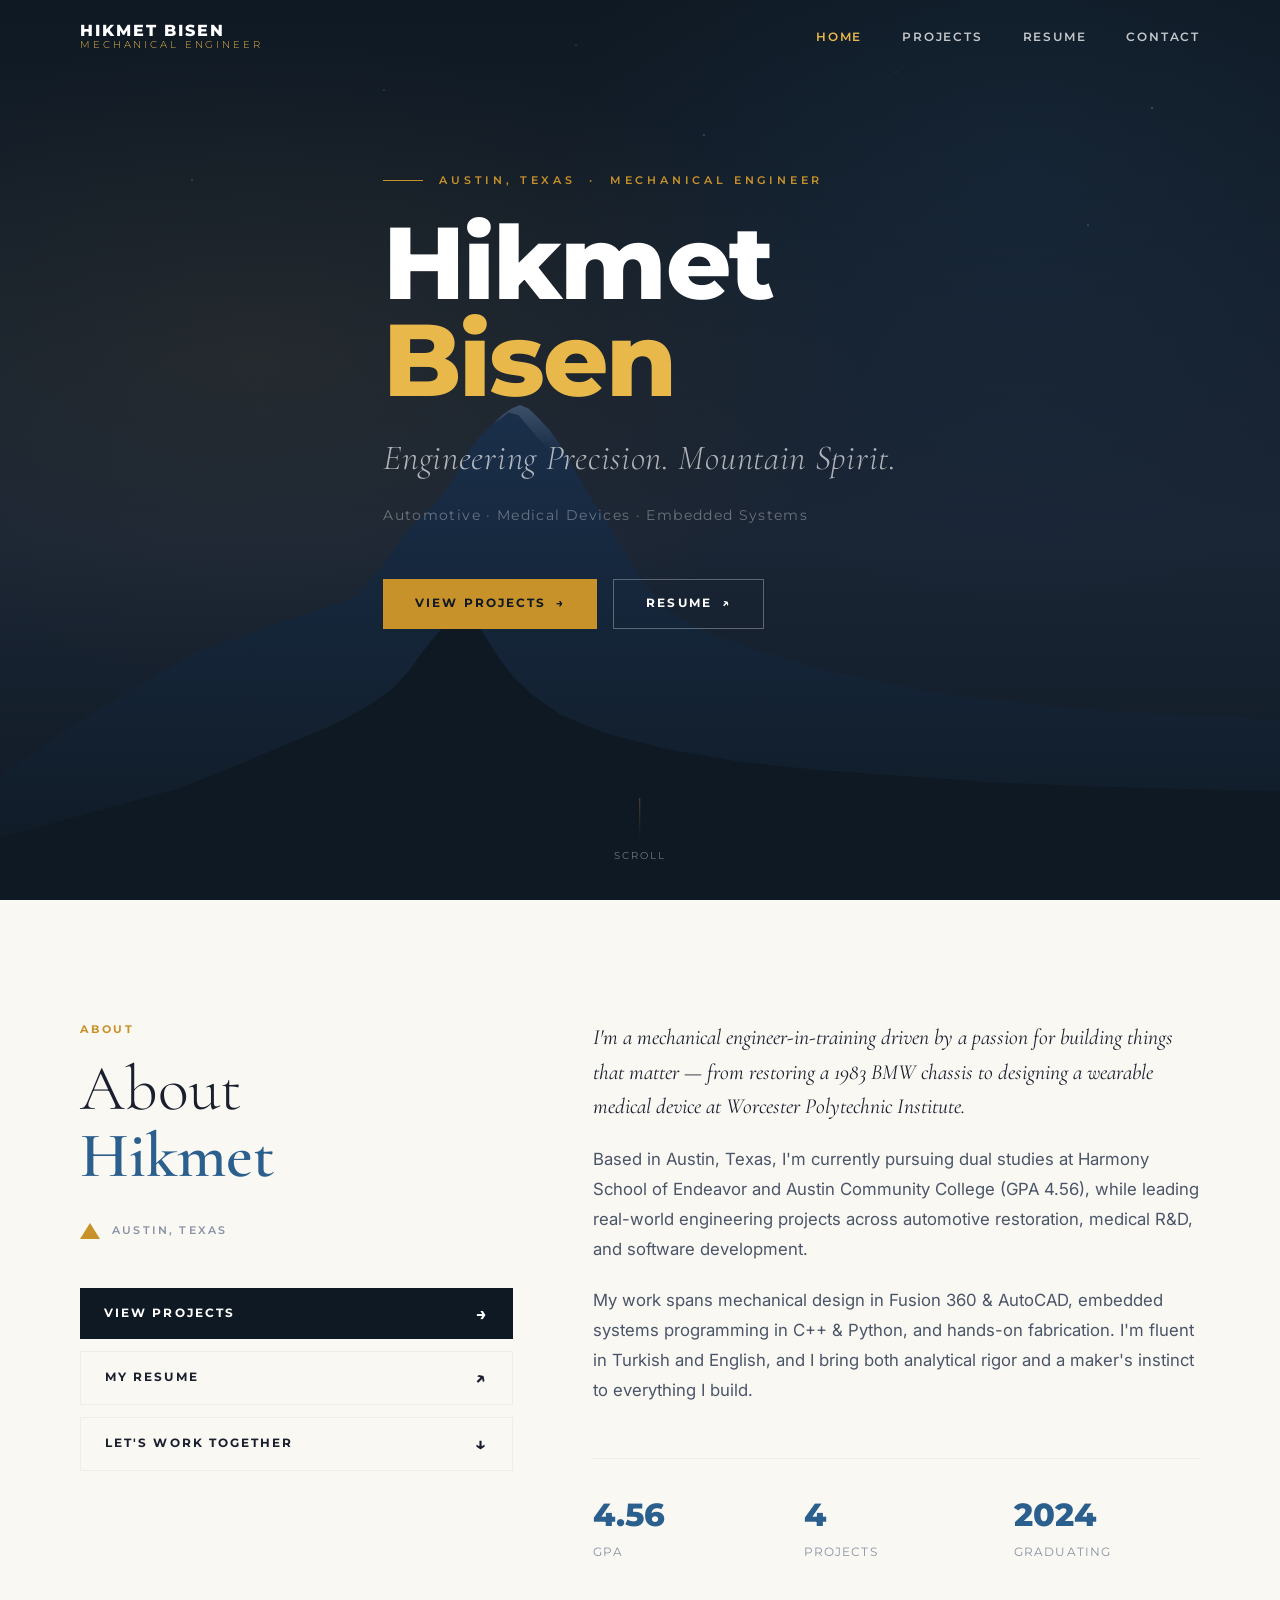
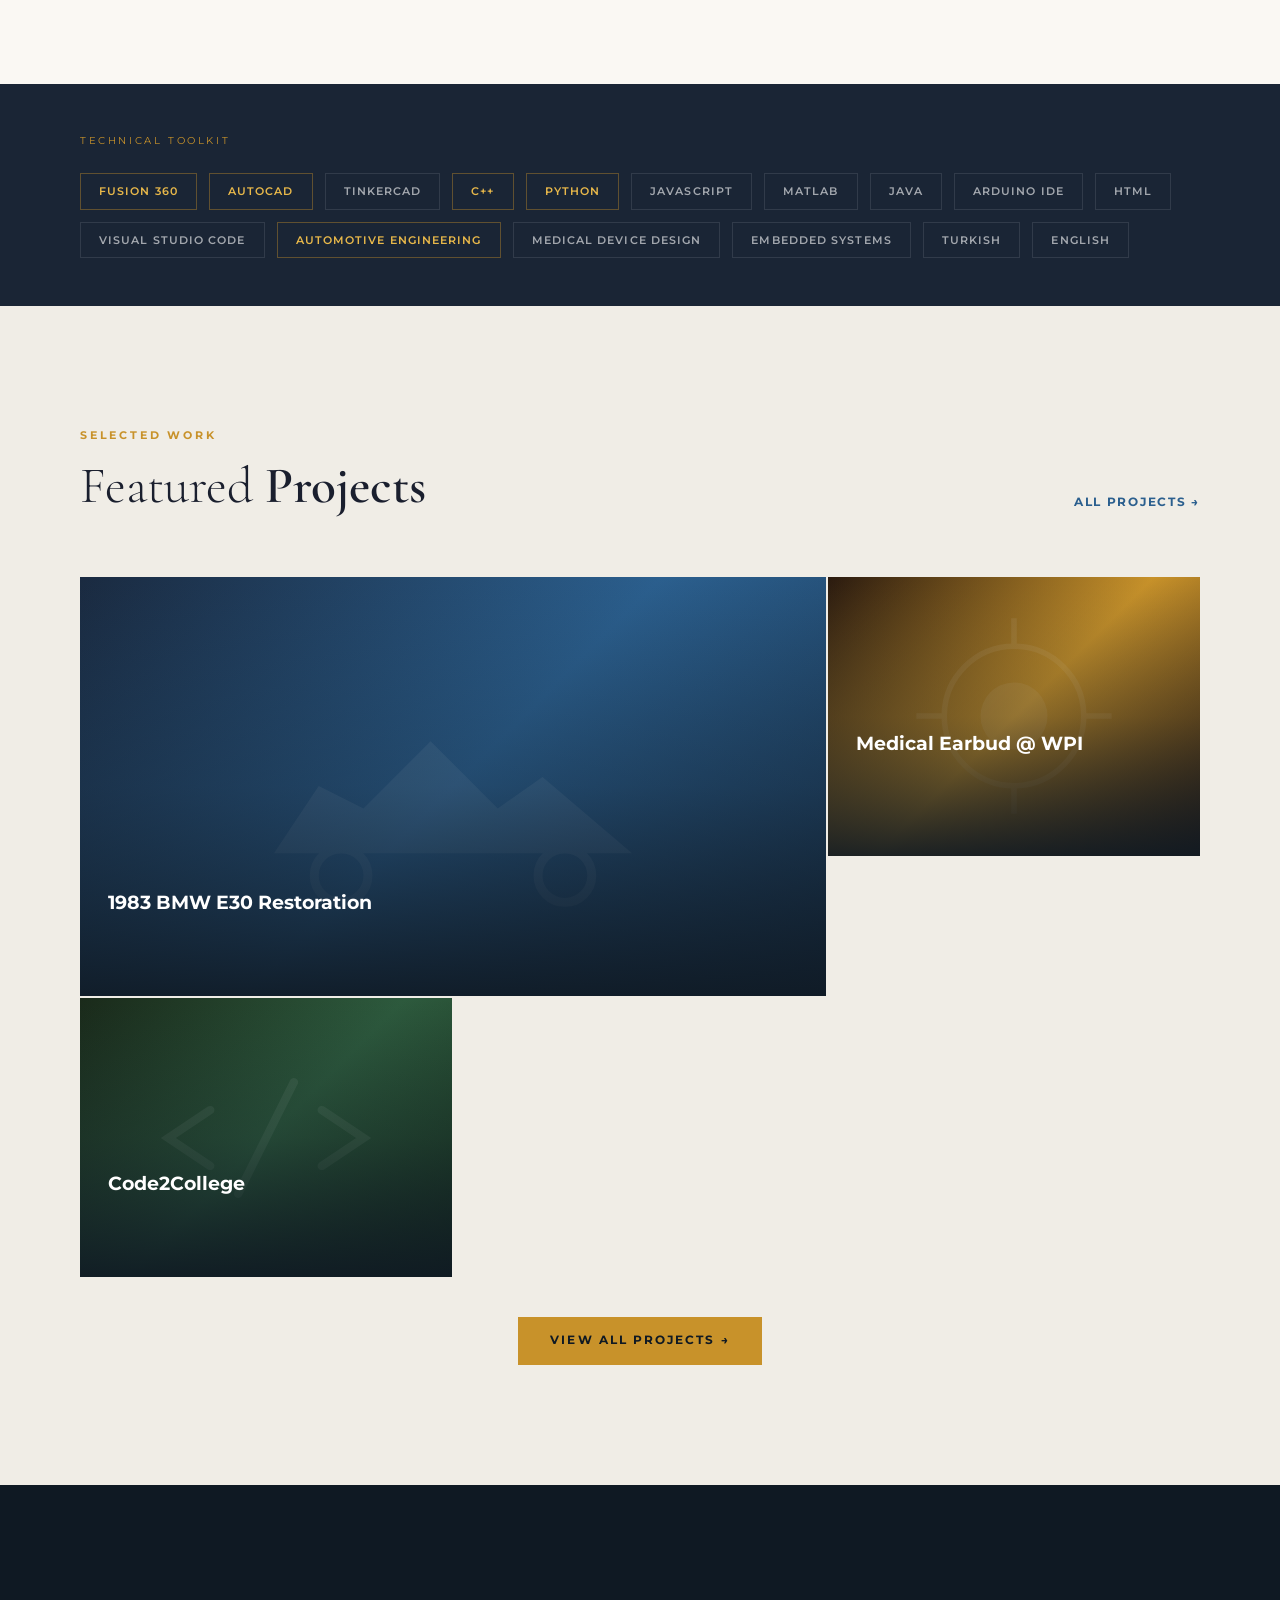
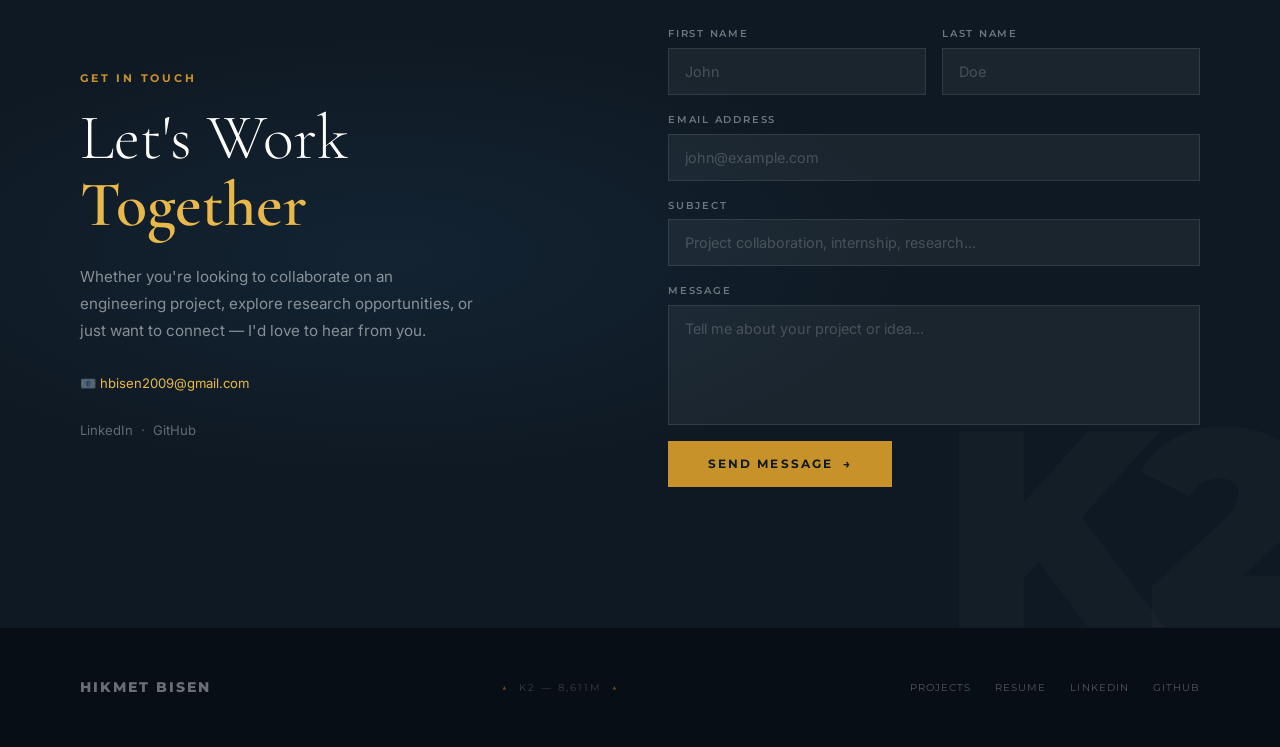
==== index.html @ fb341421 "Build complete personal portfolio for Hikmet Bisen - index.html: Hero with K2 mountain SVG silhouett" ====
<!DOCTYPE html>
<html lang="en">
<head>
  <meta charset="UTF-8">
  <meta name="viewport" content="width=device-width, initial-scale=1.0">
  <title>Hikmet Bisen — Mechanical Engineer</title>
  <meta name="description" content="Hikmet Bisen — Mechanical Engineer based in Austin, Texas. Specializing in automotive engineering, medical device R&D, and embedded systems.">
  <link rel="stylesheet" href="css/style.css">
</head>
<body>

  <!-- ── Navbar ── -->
  <nav class="navbar" id="navbar">
    <div class="nav-inner">
      <a href="index.html" class="nav-logo">
        Hikmet Bisen
        <span>Mechanical Engineer</span>
      </a>
      <ul class="nav-links">
        <li><a href="index.html" class="active">Home</a></li>
        <li><a href="projects.html">Projects</a></li>
        <li><a href="resume.html">Resume</a></li>
        <li><a href="#contact">Contact</a></li>
      </ul>
    </div>
  </nav>

  <!-- ── Hero ── -->
  <section class="hero" id="home">
    <div class="hero-bg"></div>
    <div class="hero-stars"></div>

    <!-- K2 Mountain Silhouette -->
    <div class="hero-mountain">
      <svg viewBox="0 0 1440 400" preserveAspectRatio="none" xmlns="http://www.w3.org/2000/svg">
        <defs>
          <linearGradient id="mtnGrad" x1="0%" y1="0%" x2="0%" y2="100%">
            <stop offset="0%" style="stop-color:#1A2F4A;stop-opacity:1" />
            <stop offset="100%" style="stop-color:#0F1923;stop-opacity:1" />
          </linearGradient>
          <linearGradient id="snowGrad" x1="0%" y1="0%" x2="0%" y2="100%">
            <stop offset="0%" style="stop-color:#D8E8F5;stop-opacity:0.18" />
            <stop offset="100%" style="stop-color:#D8E8F5;stop-opacity:0" />
          </linearGradient>
        </defs>
        <!-- Background range -->
        <path d="M0,400 L0,300 L80,260 L150,230 L220,200 L280,185 L340,170 L400,155 L430,130 L460,100
                 L490,80 L510,60 L525,40 L540,25 L555,15 L565,8 L575,3 L585,0 L595,3 L605,10
                 L618,20 L630,32 L645,50 L660,70 L680,92 L700,115 L720,140 L750,165
                 L800,185 L860,200 L930,215 L1000,225 L1070,235 L1140,240 L1200,245
                 L1260,248 L1320,250 L1380,252 L1440,255 L1440,400 Z"
              fill="url(#mtnGrad)" />
        <!-- Snow on K2 peak -->
        <path d="M555,15 L565,8 L575,3 L585,0 L595,3 L605,10 L618,20 L630,32 L620,38
                 L607,28 L595,18 L583,8 L572,6 L562,12 Z"
              fill="url(#snowGrad)" />
        <!-- Foreground ridge -->
        <path d="M0,400 L0,350 L100,330 L200,310 L270,290 L320,275 L370,260 L410,245
                 L440,230 L460,215 L475,200 L488,188 L500,178 L510,172 L518,168 L525,168
                 L532,172 L540,180 L550,192 L562,205 L578,220 L600,235 L630,250
                 L680,265 L750,278 L830,288 L920,295 L1020,300 L1120,305 L1220,308
                 L1320,310 L1440,312 L1440,400 Z"
              fill="#0F1923" />
      </svg>
    </div>

    <div class="hero-content">
      <div class="hero-eyebrow">Austin, Texas &nbsp;·&nbsp; Mechanical Engineer</div>
      <h1 class="hero-name">
        Hikmet<br>
        <em>Bisen</em>
      </h1>
      <p class="hero-title">Engineering Precision. Mountain Spirit.</p>
      <p class="hero-tagline">Automotive · Medical Devices · Embedded Systems</p>
      <div class="hero-ctas">
        <a href="projects.html" class="btn btn-primary">
          View Projects
          <span>→</span>
        </a>
        <a href="resume.html" class="btn btn-outline">
          Resume
          <span>↗</span>
        </a>
      </div>
    </div>

    <div class="hero-scroll">
      <div class="scroll-line"></div>
      <span>Scroll</span>
    </div>
  </section>

  <!-- ── About ── -->
  <section class="about" id="about">
    <div class="container">
      <div class="about-grid">
        <div class="about-left">
          <span class="section-label">About</span>
          <h2>About<br><strong>Hikmet</strong></h2>
          <div class="about-peak">
            <svg class="peak-icon" viewBox="0 0 20 16" xmlns="http://www.w3.org/2000/svg">
              <path d="M10 0 L20 16 H0 Z"/>
            </svg>
            Austin, Texas
          </div>
          <div class="about-ctas">
            <a href="projects.html" class="btn btn-dark">
              <span>View Projects</span>
              <span class="btn-arrow">→</span>
            </a>
            <a href="resume.html" class="btn btn-dark-outline">
              <span>My Resume</span>
              <span class="btn-arrow">↗</span>
            </a>
            <a href="#contact" class="btn btn-dark-outline">
              <span>Let's Work Together</span>
              <span class="btn-arrow">↓</span>
            </a>
          </div>
        </div>

        <div class="about-right">
          <p>
            I'm a mechanical engineer-in-training driven by a passion for building things that matter —
            from restoring a 1983 BMW chassis to designing a wearable medical device at Worcester Polytechnic Institute.
          </p>
          <p>
            Based in Austin, Texas, I'm currently pursuing dual studies at Harmony School of Endeavor and
            Austin Community College (GPA 4.56), while leading real-world engineering projects across
            automotive restoration, medical R&amp;D, and software development.
          </p>
          <p>
            My work spans mechanical design in Fusion 360 &amp; AutoCAD, embedded systems programming in C++ &amp; Python,
            and hands-on fabrication. I'm fluent in Turkish and English, and I bring both analytical rigor and
            a maker's instinct to everything I build.
          </p>

          <div class="about-stats">
            <div>
              <span class="stat-num">4.56</span>
              <span class="stat-label">GPA</span>
            </div>
            <div>
              <span class="stat-num">5+</span>
              <span class="stat-label">Projects</span>
            </div>
            <div>
              <span class="stat-num">2027</span>
              <span class="stat-label">Graduating</span>
            </div>
          </div>
        </div>
      </div>
    </div>
  </section>

  <!-- ── Skills Strip ── -->
  <div class="skills-strip">
    <div class="skills-strip-inner">
      <span class="skills-strip-label">Technical Toolkit</span>
      <div class="skills-grid">
        <span class="skill-tag highlight">Fusion 360</span>
        <span class="skill-tag highlight">AutoCAD</span>
        <span class="skill-tag">TinkerCAD</span>
        <span class="skill-tag highlight">C++</span>
        <span class="skill-tag highlight">Python</span>
        <span class="skill-tag">JavaScript</span>
        <span class="skill-tag">MATLAB</span>
        <span class="skill-tag">Java</span>
        <span class="skill-tag">Arduino IDE</span>
        <span class="skill-tag">HTML</span>
        <span class="skill-tag">Visual Studio Code</span>
        <span class="skill-tag highlight">Automotive Engineering</span>
        <span class="skill-tag">Medical Device Design</span>
        <span class="skill-tag">Embedded Systems</span>
        <span class="skill-tag">Turkish</span>
        <span class="skill-tag">English</span>
      </div>
    </div>
  </div>

  <!-- ── Featured Projects ── -->
  <section class="featured-projects">
    <div class="container">
      <div class="section-header">
        <div>
          <span class="section-label">Selected Work</span>
          <h2>Featured <strong>Projects</strong></h2>
        </div>
        <a href="projects.html" class="section-header-link">All Projects →</a>
      </div>

      <div class="projects-grid">

        <!-- Project 1: BMW E30 -->
        <div class="project-card wide">
          <div class="project-bg">
            <svg class="project-bg-icon" viewBox="0 0 100 60" xmlns="http://www.w3.org/2000/svg" fill="white">
              <path d="M10,45 L20,30 L30,35 L45,20 L60,35 L70,28 L90,45 Z" />
              <circle cx="25" cy="50" r="6" fill="none" stroke="white" stroke-width="2"/>
              <circle cx="75" cy="50" r="6" fill="none" stroke="white" stroke-width="2"/>
            </svg>
          </div>
          <div class="project-overlay"></div>
          <div class="project-tag">Mechanical</div>
          <div class="project-tooltip">
            <span class="project-number">01 / 05</span>
            <div class="project-name">1983 BMW E30 Restoration</div>
            <p class="project-desc">Full mechanical restoration of a 1983 BMW 3 Series E30 — chassis reinforcement, rust removal, and precision reassembly of key automotive systems.</p>
          </div>
        </div>

        <!-- Project 2: Medical Earbud -->
        <div class="project-card">
          <div class="project-bg">
            <svg class="project-bg-icon" viewBox="0 0 80 80" xmlns="http://www.w3.org/2000/svg" fill="white">
              <circle cx="40" cy="40" r="25" fill="none" stroke="white" stroke-width="2"/>
              <circle cx="40" cy="40" r="12" />
              <path d="M40,15 L40,5 M40,75 L40,65 M15,40 L5,40 M75,40 L65,40" stroke="white" stroke-width="2"/>
            </svg>
          </div>
          <div class="project-overlay"></div>
          <div class="project-tag">R&D</div>
          <div class="project-tooltip">
            <span class="project-number">02 / 05</span>
            <div class="project-name">Medical Earbud @ WPI</div>
            <p class="project-desc">Wearable vital-sign tracker designed at Worcester Polytechnic Institute — patent-pending medical device targeting heart rate, blood pressure &amp; respiratory data.</p>
          </div>
        </div>

        <!-- Project 3: Code2College -->
        <div class="project-card">
          <div class="project-bg">
            <svg class="project-bg-icon" viewBox="0 0 80 60" xmlns="http://www.w3.org/2000/svg" fill="white">
              <path d="M20,20 L5,30 L20,40 M60,20 L75,30 L60,40 M50,10 L30,50" stroke="white" stroke-width="3" fill="none" stroke-linecap="round"/>
            </svg>
          </div>
          <div class="project-overlay"></div>
          <div class="project-tag">Software</div>
          <div class="project-tooltip">
            <span class="project-number">03 / 05</span>
            <div class="project-name">Code2College</div>
            <p class="project-desc">9-week software development program — advanced Python projects, web programming, and professional portfolio development.</p>
          </div>
        </div>

      </div>
      <div style="text-align:center; margin-top: 40px;">
        <a href="projects.html" class="btn btn-primary">View All Projects →</a>
      </div>
    </div>
  </section>

  <!-- ── Work Together ── -->
  <section class="work-together" id="contact">
    <div class="work-together-bg"></div>
    <div class="container">
      <div class="work-together-grid">
        <div class="work-left">
          <span class="section-label">Get In Touch</span>
          <h2>Let's Work<br><strong>Together</strong></h2>
          <p>
            Whether you're looking to collaborate on an engineering project, explore research opportunities,
            or just want to connect — I'd love to hear from you.
          </p>
          <br>
          <p style="color: rgba(255,255,255,0.35); font-size: 0.82rem;">
            📧 <a href="mailto:hbisen2009@gmail.com" style="color: var(--gold-light);">hbisen2009@gmail.com</a><br><br>
            <a href="https://www.linkedin.com/in/hikmetbisen/" target="_blank" rel="noopener noreferrer" style="color: rgba(255,255,255,0.35);">LinkedIn</a>
            &nbsp;·&nbsp;
            <a href="https://github.com/Hikmet4416" target="_blank" rel="noopener noreferrer" style="color: rgba(255,255,255,0.35);">GitHub</a>
          </p>
        </div>

        <form class="contact-form" onsubmit="handleSubmit(event)">
          <div class="form-row">
            <div class="form-group">
              <label for="fname">First Name</label>
              <input type="text" id="fname" name="fname" placeholder="John" required>
            </div>
            <div class="form-group">
              <label for="lname">Last Name</label>
              <input type="text" id="lname" name="lname" placeholder="Doe" required>
            </div>
          </div>
          <div class="form-group">
            <label for="email">Email Address</label>
            <input type="email" id="email" name="email" placeholder="john@example.com" required>
          </div>
          <div class="form-group">
            <label for="subject">Subject</label>
            <input type="text" id="subject" name="subject" placeholder="Project collaboration, internship, research...">
          </div>
          <div class="form-group">
            <label for="message">Message</label>
            <textarea id="message" name="message" placeholder="Tell me about your project or idea..." required></textarea>
          </div>
          <button type="submit" class="btn btn-submit btn-primary">
            Send Message
            <span>→</span>
          </button>
        </form>
      </div>
    </div>
  </section>

  <!-- ── Footer ── -->
  <footer>
    <div class="container">
      <div class="footer-inner">
        <div class="footer-logo">Hikmet Bisen</div>
        <div class="footer-peak">K2 — 8,611m</div>
        <div class="footer-links">
          <a href="projects.html">Projects</a>
          <a href="resume.html">Resume</a>
          <a href="https://www.linkedin.com/in/hikmetbisen/" target="_blank" rel="noopener noreferrer">LinkedIn</a>
          <a href="https://github.com/Hikmet4416" target="_blank" rel="noopener noreferrer">GitHub</a>
        </div>
      </div>
    </div>
  </footer>

  <script src="js/main.js"></script>
</body>
</html>
---- css/style.css ----
/* =========================================
   HIKMET BISEN — PORTFOLIO
   Alpine Dawn Theme | K2 Inspired
   ========================================= */

@import url('https://fonts.googleapis.com/css2?family=Cormorant+Garamond:ital,wght@0,300;0,400;0,600;1,300;1,400&family=Inter:wght@300;400;500;600&family=Montserrat:wght@400;500;600;700;800&display=swap');

/* ── Variables ── */
:root {
  --gold:        #C8922A;
  --gold-light:  #E8B84A;
  --gold-pale:   #F5E6C8;
  --steel:       #2B5F8E;
  --steel-light: #4A85B8;
  --steel-pale:  #D8E8F5;
  --cream:       #FAF8F3;
  --cream-dark:  #F0EDE6;
  --dark:        #0F1923;
  --dark-mid:    #1A2535;
  --charcoal:    #2D3748;
  --text:        #1A1F2E;
  --text-mid:    #4A5568;
  --text-light:  #8892A4;
  --white:       #FFFFFF;

  --font-display: 'Cormorant Garamond', Georgia, serif;
  --font-sans:    'Inter', system-ui, sans-serif;
  --font-brand:   'Montserrat', sans-serif;

  --max-w: 1200px;
  --nav-h: 72px;
  --ease: cubic-bezier(0.4, 0, 0.2, 1);
}

/* ── Reset ── */
*, *::before, *::after { box-sizing: border-box; margin: 0; padding: 0; }
html { scroll-behavior: smooth; font-size: 16px; }
body {
  font-family: var(--font-sans);
  background: var(--cream);
  color: var(--text);
  line-height: 1.7;
  overflow-x: hidden;
}
img { display: block; max-width: 100%; }
a { color: inherit; text-decoration: none; }
ul { list-style: none; }

/* ── Utility ── */
.container {
  max-width: var(--max-w);
  margin: 0 auto;
  padding: 0 40px;
}
.section-label {
  font-family: var(--font-brand);
  font-size: 0.7rem;
  font-weight: 700;
  letter-spacing: 0.25em;
  text-transform: uppercase;
  color: var(--gold);
  display: block;
  margin-bottom: 16px;
}

/* ── Navbar ── */
.navbar {
  position: fixed;
  top: 0; left: 0; right: 0;
  height: var(--nav-h);
  z-index: 100;
  transition: background 0.4s var(--ease), box-shadow 0.4s var(--ease);
}
.navbar.scrolled {
  background: rgba(15, 25, 35, 0.96);
  backdrop-filter: blur(12px);
  box-shadow: 0 1px 0 rgba(200, 146, 42, 0.2);
}
.nav-inner {
  max-width: var(--max-w);
  margin: 0 auto;
  padding: 0 40px;
  height: 100%;
  display: flex;
  align-items: center;
  justify-content: space-between;
}
.nav-logo {
  font-family: var(--font-brand);
  font-weight: 800;
  font-size: 1rem;
  letter-spacing: 0.12em;
  text-transform: uppercase;
  color: var(--white);
  display: flex;
  flex-direction: column;
  line-height: 1.1;
}
.nav-logo span {
  font-weight: 300;
  font-size: 0.6rem;
  letter-spacing: 0.3em;
  color: var(--gold-light);
}
.nav-links {
  display: flex;
  gap: 40px;
  align-items: center;
}
.nav-links a {
  font-family: var(--font-brand);
  font-size: 0.75rem;
  font-weight: 600;
  letter-spacing: 0.15em;
  text-transform: uppercase;
  color: rgba(255,255,255,0.75);
  transition: color 0.2s;
  position: relative;
}
.nav-links a::after {
  content: '';
  position: absolute;
  bottom: -4px; left: 0; right: 0;
  height: 1px;
  background: var(--gold);
  transform: scaleX(0);
  transition: transform 0.3s var(--ease);
  transform-origin: left;
}
.nav-links a:hover { color: var(--white); }
.nav-links a:hover::after { transform: scaleX(1); }
.nav-links a.active { color: var(--gold-light); }

/* ── Hero ── */
.hero {
  position: relative;
  height: 100vh;
  min-height: 700px;
  background: var(--dark);
  display: flex;
  flex-direction: column;
  justify-content: center;
  overflow: hidden;
}
.hero-bg {
  position: absolute;
  inset: 0;
  background:
    radial-gradient(ellipse 80% 60% at 20% 40%, rgba(200, 146, 42, 0.08) 0%, transparent 60%),
    radial-gradient(ellipse 60% 80% at 80% 20%, rgba(43, 95, 142, 0.12) 0%, transparent 60%),
    linear-gradient(180deg, #0F1923 0%, #1A2535 60%, #0F1923 100%);
}
.hero-stars {
  position: absolute;
  inset: 0;
  background-image:
    radial-gradient(1px 1px at 15% 20%, rgba(255,255,255,0.4) 0%, transparent 100%),
    radial-gradient(1px 1px at 30% 10%, rgba(255,255,255,0.3) 0%, transparent 100%),
    radial-gradient(1px 1px at 55% 15%, rgba(255,255,255,0.5) 0%, transparent 100%),
    radial-gradient(1px 1px at 70% 8%, rgba(255,255,255,0.2) 0%, transparent 100%),
    radial-gradient(1px 1px at 85% 25%, rgba(255,255,255,0.4) 0%, transparent 100%),
    radial-gradient(1px 1px at 45% 5%, rgba(255,255,255,0.3) 0%, transparent 100%),
    radial-gradient(1.5px 1.5px at 90% 12%, rgba(200,146,42,0.6) 0%, transparent 100%);
}
.hero-mountain {
  position: absolute;
  bottom: 0; left: 0; right: 0;
  height: 55%;
}
.hero-mountain svg {
  width: 100%;
  height: 100%;
  display: block;
}
.hero-content {
  position: relative;
  z-index: 2;
  max-width: var(--max-w);
  margin: 0 auto;
  padding: 0 40px;
  padding-bottom: 100px;
}
.hero-eyebrow {
  font-family: var(--font-brand);
  font-size: 0.68rem;
  font-weight: 600;
  letter-spacing: 0.35em;
  text-transform: uppercase;
  color: var(--gold);
  margin-bottom: 24px;
  display: flex;
  align-items: center;
  gap: 16px;
}
.hero-eyebrow::before {
  content: '';
  display: block;
  width: 40px;
  height: 1px;
  background: var(--gold);
}
.hero-name {
  font-family: var(--font-brand);
  font-size: clamp(3.5rem, 8vw, 7rem);
  font-weight: 800;
  letter-spacing: -0.02em;
  line-height: 0.95;
  color: var(--white);
  margin-bottom: 20px;
}
.hero-name em {
  font-style: normal;
  color: var(--gold-light);
}
.hero-title {
  font-family: var(--font-display);
  font-size: clamp(1.4rem, 3vw, 2.2rem);
  font-weight: 300;
  font-style: italic;
  color: rgba(255,255,255,0.65);
  margin-bottom: 16px;
  letter-spacing: 0.02em;
}
.hero-tagline {
  font-size: 0.85rem;
  color: rgba(255,255,255,0.35);
  letter-spacing: 0.1em;
  font-family: var(--font-brand);
  font-weight: 400;
  margin-bottom: 52px;
}
.hero-ctas {
  display: flex;
  gap: 16px;
  flex-wrap: wrap;
}
.btn {
  display: inline-flex;
  align-items: center;
  gap: 10px;
  font-family: var(--font-brand);
  font-size: 0.72rem;
  font-weight: 700;
  letter-spacing: 0.18em;
  text-transform: uppercase;
  padding: 14px 32px;
  border: none;
  cursor: pointer;
  transition: all 0.3s var(--ease);
  position: relative;
  overflow: hidden;
}
.btn-primary {
  background: var(--gold);
  color: var(--dark);
}
.btn-primary:hover {
  background: var(--gold-light);
  transform: translateY(-2px);
  box-shadow: 0 8px 30px rgba(200, 146, 42, 0.35);
}
.btn-outline {
  background: transparent;
  color: var(--white);
  border: 1px solid rgba(255,255,255,0.3);
}
.btn-outline:hover {
  border-color: var(--gold);
  color: var(--gold-light);
  transform: translateY(-2px);
}
.hero-scroll {
  position: absolute;
  bottom: 36px;
  left: 50%;
  transform: translateX(-50%);
  z-index: 2;
  display: flex;
  flex-direction: column;
  align-items: center;
  gap: 10px;
  opacity: 0.4;
  font-family: var(--font-brand);
  font-size: 0.6rem;
  letter-spacing: 0.2em;
  text-transform: uppercase;
  color: var(--white);
  animation: scrollBounce 2.5s ease-in-out infinite;
}
.scroll-line {
  width: 1px;
  height: 40px;
  background: linear-gradient(to bottom, var(--gold), transparent);
}
@keyframes scrollBounce {
  0%, 100% { transform: translateX(-50%) translateY(0); opacity: 0.4; }
  50% { transform: translateX(-50%) translateY(6px); opacity: 0.7; }
}

/* ── About ── */
.about {
  padding: 120px 0;
  background: var(--cream);
}
.about-grid {
  display: grid;
  grid-template-columns: 1fr 1.4fr;
  gap: 80px;
  align-items: start;
}
.about-left h2 {
  font-family: var(--font-display);
  font-size: clamp(3rem, 5vw, 5rem);
  font-weight: 300;
  line-height: 1.05;
  color: var(--text);
  margin-bottom: 32px;
}
.about-left h2 strong {
  font-weight: 600;
  display: block;
  color: var(--steel);
}
.about-peak {
  display: flex;
  align-items: center;
  gap: 12px;
  font-family: var(--font-brand);
  font-size: 0.68rem;
  font-weight: 600;
  letter-spacing: 0.2em;
  text-transform: uppercase;
  color: var(--text-light);
  margin-bottom: 48px;
}
.peak-icon {
  width: 20px;
  height: 16px;
  fill: var(--gold);
}
.about-ctas {
  display: flex;
  flex-direction: column;
  gap: 12px;
}
.btn-dark {
  background: var(--dark);
  color: var(--white);
  justify-content: space-between;
  padding: 16px 24px;
}
.btn-dark:hover {
  background: var(--steel);
  transform: translateX(6px);
}
.btn-dark-outline {
  background: transparent;
  color: var(--text);
  border: 1px solid var(--cream-dark);
  justify-content: space-between;
  padding: 16px 24px;
}
.btn-dark-outline:hover {
  border-color: var(--steel);
  color: var(--steel);
  transform: translateX(6px);
}
.btn-arrow {
  font-size: 1.1rem;
  line-height: 1;
}
.about-right p {
  font-size: 1.05rem;
  color: var(--text-mid);
  margin-bottom: 20px;
  line-height: 1.8;
}
.about-right p:first-of-type {
  font-family: var(--font-display);
  font-size: 1.35rem;
  font-style: italic;
  color: var(--text);
  line-height: 1.6;
}
.about-stats {
  display: grid;
  grid-template-columns: repeat(3, 1fr);
  gap: 24px;
  margin-top: 52px;
  padding-top: 40px;
  border-top: 1px solid var(--cream-dark);
}
.stat-num {
  font-family: var(--font-brand);
  font-size: 2rem;
  font-weight: 800;
  color: var(--steel);
  line-height: 1;
  display: block;
  margin-bottom: 6px;
}
.stat-label {
  font-size: 0.72rem;
  font-family: var(--font-brand);
  letter-spacing: 0.1em;
  text-transform: uppercase;
  color: var(--text-light);
}

/* ── Skills strip ── */
.skills-strip {
  background: var(--dark-mid);
  padding: 48px 0;
  overflow: hidden;
}
.skills-strip-inner {
  max-width: var(--max-w);
  margin: 0 auto;
  padding: 0 40px;
}
.skills-strip-label {
  font-family: var(--font-brand);
  font-size: 0.65rem;
  letter-spacing: 0.25em;
  text-transform: uppercase;
  color: var(--gold);
  margin-bottom: 24px;
  display: block;
}
.skills-grid {
  display: flex;
  flex-wrap: wrap;
  gap: 12px;
}
.skill-tag {
  font-family: var(--font-brand);
  font-size: 0.68rem;
  font-weight: 600;
  letter-spacing: 0.1em;
  text-transform: uppercase;
  padding: 8px 18px;
  border: 1px solid rgba(255,255,255,0.1);
  color: rgba(255,255,255,0.6);
  transition: all 0.25s;
}
.skill-tag:hover {
  border-color: var(--gold);
  color: var(--gold-light);
}
.skill-tag.highlight {
  border-color: rgba(200, 146, 42, 0.4);
  color: var(--gold-light);
}

/* ── Featured Projects ── */
.featured-projects {
  padding: 120px 0;
  background: var(--cream-dark);
}
.section-header {
  display: flex;
  align-items: flex-end;
  justify-content: space-between;
  margin-bottom: 64px;
}
.section-header h2 {
  font-family: var(--font-display);
  font-size: clamp(2.5rem, 4vw, 4rem);
  font-weight: 300;
  color: var(--text);
  line-height: 1;
}
.section-header h2 strong {
  font-weight: 600;
}
.section-header-link {
  font-family: var(--font-brand);
  font-size: 0.72rem;
  font-weight: 700;
  letter-spacing: 0.15em;
  text-transform: uppercase;
  color: var(--steel);
  display: flex;
  align-items: center;
  gap: 8px;
  transition: gap 0.25s;
}
.section-header-link:hover { gap: 16px; color: var(--gold); }

/* ── Project Card ── */
.projects-grid {
  display: grid;
  grid-template-columns: repeat(3, 1fr);
  gap: 2px;
}
.project-card {
  position: relative;
  aspect-ratio: 4/3;
  overflow: hidden;
  cursor: pointer;
  background: var(--dark-mid);
}
.project-card.wide {
  grid-column: span 2;
  aspect-ratio: 16/9;
}
.project-bg {
  position: absolute;
  inset: 0;
  transition: transform 0.6s var(--ease);
}
.project-card:hover .project-bg {
  transform: scale(1.06);
}

/* Project card gradient backgrounds — placeholder until images added */
.project-card:nth-child(1) .project-bg {
  background: linear-gradient(135deg, #1A2A40 0%, #2B5F8E 50%, #1A3550 100%);
}
.project-card:nth-child(2) .project-bg {
  background: linear-gradient(135deg, #2A1A0F 0%, #C8922A 50%, #3D2510 100%);
}
.project-card:nth-child(3) .project-bg {
  background: linear-gradient(135deg, #1A2A1A 0%, #2D5A3D 50%, #1A3520 100%);
}
.project-card:nth-child(4) .project-bg {
  background: linear-gradient(135deg, #2A0F1A 0%, #8E2B5F 50%, #350D25 100%);
}
.project-card:nth-child(5) .project-bg {
  background: linear-gradient(135deg, #1A1A2A 0%, #5F2B8E 50%, #150D35 100%);
}

/* Decorative SVG in placeholder */
.project-bg-icon {
  position: absolute;
  top: 50%;
  left: 50%;
  transform: translate(-50%, -50%);
  opacity: 0.07;
  width: 60%;
}

.project-overlay {
  position: absolute;
  inset: 0;
  background: linear-gradient(to top, rgba(15,25,35,0.92) 0%, rgba(15,25,35,0.3) 50%, transparent 100%);
  transition: background 0.4s var(--ease);
}
.project-card:hover .project-overlay {
  background: linear-gradient(to top, rgba(15,25,35,0.97) 0%, rgba(15,25,35,0.6) 100%);
}

/* Tooltip */
.project-tooltip {
  position: absolute;
  inset: 0;
  display: flex;
  flex-direction: column;
  justify-content: flex-end;
  padding: 28px;
  z-index: 2;
}
.project-number {
  font-family: var(--font-brand);
  font-size: 0.6rem;
  font-weight: 700;
  letter-spacing: 0.25em;
  color: var(--gold);
  margin-bottom: 8px;
  opacity: 0;
  transform: translateY(8px);
  transition: all 0.35s var(--ease);
}
.project-card:hover .project-number {
  opacity: 1;
  transform: translateY(0);
}
.project-name {
  font-family: var(--font-brand);
  font-size: clamp(1rem, 1.5vw, 1.3rem);
  font-weight: 700;
  color: var(--white);
  line-height: 1.2;
  margin-bottom: 10px;
  transform: translateY(12px);
  transition: transform 0.35s var(--ease);
}
.project-card:hover .project-name {
  transform: translateY(0);
}
.project-desc {
  font-size: 0.78rem;
  color: rgba(255,255,255,0.55);
  line-height: 1.5;
  max-width: 360px;
  opacity: 0;
  transform: translateY(10px);
  transition: opacity 0.35s var(--ease) 0.05s, transform 0.35s var(--ease) 0.05s;
}
.project-card:hover .project-desc {
  opacity: 1;
  transform: translateY(0);
}
.project-tag {
  position: absolute;
  top: 20px;
  right: 20px;
  font-family: var(--font-brand);
  font-size: 0.58rem;
  font-weight: 700;
  letter-spacing: 0.18em;
  text-transform: uppercase;
  padding: 5px 12px;
  background: rgba(200, 146, 42, 0.15);
  border: 1px solid rgba(200, 146, 42, 0.4);
  color: var(--gold-light);
  opacity: 0;
  transform: translateY(-8px);
  transition: all 0.35s var(--ease);
}
.project-card:hover .project-tag {
  opacity: 1;
  transform: translateY(0);
}

/* ── Work Together ── */
.work-together {
  padding: 140px 0;
  background: var(--dark);
  position: relative;
  overflow: hidden;
}
.work-together::before {
  content: 'K2';
  position: absolute;
  bottom: -40px;
  right: -20px;
  font-family: var(--font-brand);
  font-size: 280px;
  font-weight: 900;
  color: rgba(255,255,255,0.02);
  letter-spacing: -0.05em;
  line-height: 1;
  pointer-events: none;
}
.work-together-bg {
  position: absolute;
  inset: 0;
  background: radial-gradient(ellipse 70% 50% at 30% 50%, rgba(43, 95, 142, 0.15) 0%, transparent 60%);
}
.work-together .container { position: relative; z-index: 1; }
.work-together-grid {
  display: grid;
  grid-template-columns: 1fr 1fr;
  gap: 80px;
  align-items: center;
}
.work-left h2 {
  font-family: var(--font-display);
  font-size: clamp(2.5rem, 5vw, 5rem);
  font-weight: 300;
  color: var(--white);
  line-height: 1.05;
  margin-bottom: 24px;
}
.work-left h2 strong {
  font-weight: 600;
  color: var(--gold-light);
}
.work-left p {
  font-size: 0.95rem;
  color: rgba(255,255,255,0.5);
  line-height: 1.8;
  max-width: 400px;
}
.contact-form {
  display: flex;
  flex-direction: column;
  gap: 16px;
}
.form-row {
  display: grid;
  grid-template-columns: 1fr 1fr;
  gap: 16px;
}
.form-group {
  display: flex;
  flex-direction: column;
  gap: 6px;
}
.form-group label {
  font-family: var(--font-brand);
  font-size: 0.62rem;
  font-weight: 600;
  letter-spacing: 0.18em;
  text-transform: uppercase;
  color: rgba(255,255,255,0.4);
}
.form-group input,
.form-group textarea,
.form-group select {
  background: rgba(255,255,255,0.05);
  border: 1px solid rgba(255,255,255,0.1);
  color: var(--white);
  padding: 14px 16px;
  font-family: var(--font-sans);
  font-size: 0.9rem;
  outline: none;
  transition: border-color 0.25s;
  resize: none;
  -webkit-appearance: none;
}
.form-group input::placeholder,
.form-group textarea::placeholder {
  color: rgba(255,255,255,0.2);
}
.form-group input:focus,
.form-group textarea:focus {
  border-color: var(--gold);
}
.form-group textarea { height: 120px; }
.btn-submit {
  background: var(--gold);
  color: var(--dark);
  align-self: flex-start;
  padding: 16px 40px;
}
.btn-submit:hover {
  background: var(--gold-light);
  transform: translateY(-2px);
  box-shadow: 0 8px 30px rgba(200, 146, 42, 0.4);
}

/* ── Footer ── */
footer {
  background: #080E16;
  padding: 48px 0;
  border-top: 1px solid rgba(255,255,255,0.05);
}
.footer-inner {
  display: flex;
  align-items: center;
  justify-content: space-between;
}
.footer-logo {
  font-family: var(--font-brand);
  font-weight: 800;
  font-size: 0.85rem;
  letter-spacing: 0.15em;
  text-transform: uppercase;
  color: rgba(255,255,255,0.4);
}
.footer-peak {
  font-family: var(--font-brand);
  font-size: 0.62rem;
  letter-spacing: 0.2em;
  text-transform: uppercase;
  color: rgba(255,255,255,0.2);
  display: flex;
  align-items: center;
  gap: 10px;
}
.footer-peak::before,
.footer-peak::after {
  content: '▲';
  font-size: 0.5rem;
  color: var(--gold);
  opacity: 0.5;
}
.footer-links {
  display: flex;
  gap: 24px;
}
.footer-links a {
  font-family: var(--font-brand);
  font-size: 0.65rem;
  letter-spacing: 0.1em;
  text-transform: uppercase;
  color: rgba(255,255,255,0.3);
  transition: color 0.2s;
}
.footer-links a:hover { color: var(--gold-light); }

/* ── Page Header (inner pages) ── */
.page-hero {
  padding: 160px 0 80px;
  background: var(--dark);
  position: relative;
  overflow: hidden;
}
.page-hero::after {
  content: '';
  position: absolute;
  bottom: 0; left: 0; right: 0;
  height: 1px;
  background: linear-gradient(to right, transparent, var(--gold), transparent);
}
.page-hero-bg {
  position: absolute;
  inset: 0;
  background: radial-gradient(ellipse 60% 80% at 80% 50%, rgba(43, 95, 142, 0.1) 0%, transparent 60%);
}
.page-hero .container { position: relative; z-index: 1; }
.page-hero h1 {
  font-family: var(--font-display);
  font-size: clamp(3rem, 7vw, 6.5rem);
  font-weight: 300;
  color: var(--white);
  line-height: 1;
  margin-bottom: 16px;
}
.page-hero h1 strong {
  font-weight: 600;
  color: var(--gold-light);
}
.page-hero p {
  font-size: 0.95rem;
  color: rgba(255,255,255,0.45);
  max-width: 480px;
  line-height: 1.7;
}

/* ── Projects Page Full Grid ── */
.projects-page-grid {
  padding: 80px 0 120px;
}
.projects-full-grid {
  display: grid;
  grid-template-columns: repeat(2, 1fr);
  gap: 2px;
}
.project-card-full {
  position: relative;
  aspect-ratio: 16/9;
  overflow: hidden;
  cursor: pointer;
  background: var(--dark-mid);
}
.project-card-full.featured {
  grid-column: span 2;
  aspect-ratio: 21/7;
}
.project-card-full .project-bg { position: absolute; inset: 0; transition: transform 0.6s var(--ease); }
.project-card-full:hover .project-bg { transform: scale(1.05); }

.project-card-full:nth-child(1) .project-bg {
  background: linear-gradient(135deg, #1A2A40 0%, #2B5F8E 60%, #0F1923 100%);
}
.project-card-full:nth-child(2) .project-bg {
  background: linear-gradient(135deg, #2A1A0F 0%, #C8922A 60%, #1A0F08 100%);
}
.project-card-full:nth-child(3) .project-bg {
  background: linear-gradient(135deg, #0F1A15 0%, #1E5C3A 60%, #0A1510 100%);
}
.project-card-full:nth-child(4) .project-bg {
  background: linear-gradient(135deg, #1A1020 0%, #5E2D8E 60%, #0F0A18 100%);
}
.project-card-full:nth-child(5) .project-bg {
  background: linear-gradient(135deg, #1A0F15 0%, #8E2B60 60%, #0F0810 100%);
}

.project-card-full .project-overlay {
  position: absolute;
  inset: 0;
  background: linear-gradient(to top, rgba(15,25,35,0.92) 0%, rgba(15,25,35,0.2) 50%, transparent 100%);
  transition: background 0.4s var(--ease);
}
.project-card-full:hover .project-overlay {
  background: linear-gradient(to top, rgba(15,25,35,0.97) 0%, rgba(15,25,35,0.7) 100%);
}
.project-card-full .project-tooltip {
  position: absolute;
  inset: 0;
  display: flex;
  flex-direction: column;
  justify-content: flex-end;
  padding: 36px;
  z-index: 2;
}
.project-card-full .project-number {
  font-family: var(--font-brand);
  font-size: 0.62rem;
  font-weight: 700;
  letter-spacing: 0.25em;
  color: var(--gold);
  margin-bottom: 8px;
  opacity: 0;
  transform: translateY(8px);
  transition: all 0.35s var(--ease);
}
.project-card-full:hover .project-number { opacity: 1; transform: translateY(0); }

.project-card-full .project-name {
  font-family: var(--font-brand);
  font-size: clamp(1.1rem, 2vw, 1.6rem);
  font-weight: 700;
  color: var(--white);
  line-height: 1.2;
  margin-bottom: 12px;
  transform: translateY(16px);
  transition: transform 0.35s var(--ease);
}
.project-card-full:hover .project-name { transform: translateY(0); }

.project-card-full .project-desc {
  font-size: 0.82rem;
  color: rgba(255,255,255,0.55);
  line-height: 1.6;
  max-width: 520px;
  opacity: 0;
  transform: translateY(12px);
  transition: opacity 0.35s 0.05s var(--ease), transform 0.35s 0.05s var(--ease);
}
.project-card-full:hover .project-desc { opacity: 1; transform: translateY(0); }

.project-card-full .project-tag {
  position: absolute;
  top: 24px;
  right: 24px;
  font-family: var(--font-brand);
  font-size: 0.6rem;
  font-weight: 700;
  letter-spacing: 0.18em;
  text-transform: uppercase;
  padding: 6px 14px;
  background: rgba(200,146,42,0.12);
  border: 1px solid rgba(200,146,42,0.35);
  color: var(--gold-light);
  opacity: 0;
  transform: translateY(-8px);
  transition: all 0.35s var(--ease);
}
.project-card-full:hover .project-tag { opacity: 1; transform: translateY(0); }

/* Mountain range decoration in cards */
.card-mountain {
  position: absolute;
  bottom: 0;
  left: 0;
  right: 0;
  height: 40%;
  opacity: 0.06;
}

/* ── Resume Page ── */
.resume-page {
  padding: 80px 0 120px;
}
.resume-container {
  max-width: 860px;
  margin: 0 auto;
  padding: 0 40px;
}
.resume-download-bar {
  display: flex;
  align-items: center;
  justify-content: space-between;
  padding: 20px 32px;
  background: var(--dark);
  margin-bottom: 60px;
}
.resume-download-bar p {
  font-family: var(--font-brand);
  font-size: 0.72rem;
  letter-spacing: 0.1em;
  text-transform: uppercase;
  color: rgba(255,255,255,0.45);
}
.btn-download {
  display: inline-flex;
  align-items: center;
  gap: 10px;
  font-family: var(--font-brand);
  font-size: 0.68rem;
  font-weight: 700;
  letter-spacing: 0.18em;
  text-transform: uppercase;
  padding: 12px 28px;
  background: var(--gold);
  color: var(--dark);
  border: none;
  cursor: pointer;
  transition: background 0.25s, transform 0.25s;
}
.btn-download:hover { background: var(--gold-light); transform: translateY(-1px); }

.resume-section {
  margin-bottom: 64px;
}
.resume-section-title {
  font-family: var(--font-brand);
  font-size: 0.65rem;
  font-weight: 700;
  letter-spacing: 0.3em;
  text-transform: uppercase;
  color: var(--gold);
  margin-bottom: 24px;
  padding-bottom: 12px;
  border-bottom: 1px solid var(--cream-dark);
  display: flex;
  align-items: center;
  gap: 12px;
}
.resume-section-title::before {
  content: '▲';
  font-size: 0.5rem;
  color: var(--steel);
}
.resume-name {
  font-family: var(--font-brand);
  font-size: 2.8rem;
  font-weight: 800;
  letter-spacing: -0.01em;
  color: var(--text);
  line-height: 1;
  margin-bottom: 8px;
}
.resume-contact-line {
  font-size: 0.85rem;
  color: var(--text-mid);
  display: flex;
  flex-wrap: wrap;
  gap: 8px 20px;
  margin-bottom: 4px;
}
.resume-contact-line a { color: var(--steel); transition: color 0.2s; }
.resume-contact-line a:hover { color: var(--gold); }

.resume-entry {
  margin-bottom: 32px;
  padding-left: 20px;
  border-left: 2px solid var(--cream-dark);
  transition: border-color 0.25s;
}
.resume-entry:hover { border-color: var(--gold); }
.resume-entry-header {
  display: flex;
  justify-content: space-between;
  align-items: baseline;
  gap: 16px;
  margin-bottom: 4px;
  flex-wrap: wrap;
}
.resume-entry-title {
  font-family: var(--font-brand);
  font-size: 0.95rem;
  font-weight: 700;
  color: var(--text);
}
.resume-entry-date {
  font-family: var(--font-brand);
  font-size: 0.65rem;
  font-weight: 600;
  letter-spacing: 0.1em;
  text-transform: uppercase;
  color: var(--text-light);
  white-space: nowrap;
}
.resume-entry-org {
  font-size: 0.82rem;
  font-style: italic;
  color: var(--steel);
  margin-bottom: 10px;
}
.resume-entry ul {
  list-style: none;
  display: flex;
  flex-direction: column;
  gap: 6px;
}
.resume-entry ul li {
  font-size: 0.85rem;
  color: var(--text-mid);
  line-height: 1.6;
  padding-left: 18px;
  position: relative;
}
.resume-entry ul li::before {
  content: '—';
  position: absolute;
  left: 0;
  color: var(--gold);
  font-size: 0.75rem;
}

.skills-two-col {
  display: grid;
  grid-template-columns: repeat(2, 1fr);
  gap: 20px 40px;
}
.skill-item {
  display: flex;
  flex-direction: column;
  gap: 4px;
}
.skill-item-label {
  font-family: var(--font-brand);
  font-size: 0.72rem;
  font-weight: 700;
  letter-spacing: 0.08em;
  text-transform: uppercase;
  color: var(--text);
}
.skill-item-value {
  font-size: 0.82rem;
  color: var(--text-mid);
}

.awards-grid {
  display: grid;
  grid-template-columns: repeat(3, 1fr);
  gap: 20px;
}
.award-item {
  padding: 20px;
  background: var(--cream-dark);
  border-left: 2px solid var(--gold);
}
.award-name {
  font-family: var(--font-brand);
  font-size: 0.78rem;
  font-weight: 700;
  color: var(--text);
  margin-bottom: 4px;
  line-height: 1.3;
}
.award-year {
  font-family: var(--font-brand);
  font-size: 0.62rem;
  font-weight: 600;
  letter-spacing: 0.12em;
  color: var(--gold);
}

/* ── Mountain Divider ── */
.mountain-divider {
  height: 80px;
  width: 100%;
  display: block;
}

/* ── Responsive ── */
@media (max-width: 900px) {
  .about-grid { grid-template-columns: 1fr; gap: 48px; }
  .work-together-grid { grid-template-columns: 1fr; gap: 48px; }
  .projects-grid { grid-template-columns: 1fr 1fr; }
  .project-card.wide { grid-column: span 2; }
  .projects-full-grid { grid-template-columns: 1fr; }
  .project-card-full.featured { grid-column: span 1; aspect-ratio: 16/9; }
  .awards-grid { grid-template-columns: 1fr 1fr; }
  .section-header { flex-direction: column; align-items: flex-start; gap: 16px; }
}
@media (max-width: 640px) {
  .container { padding: 0 24px; }
  .nav-inner { padding: 0 24px; }
  .hero-content { padding: 0 24px 80px; }
  .projects-grid { grid-template-columns: 1fr; }
  .project-card.wide { grid-column: span 1; aspect-ratio: 4/3; }
  .form-row { grid-template-columns: 1fr; }
  .about-stats { grid-template-columns: repeat(3, 1fr); }
  .skills-two-col { grid-template-columns: 1fr; }
  .awards-grid { grid-template-columns: 1fr; }
  .footer-inner { flex-direction: column; gap: 20px; text-align: center; }
}
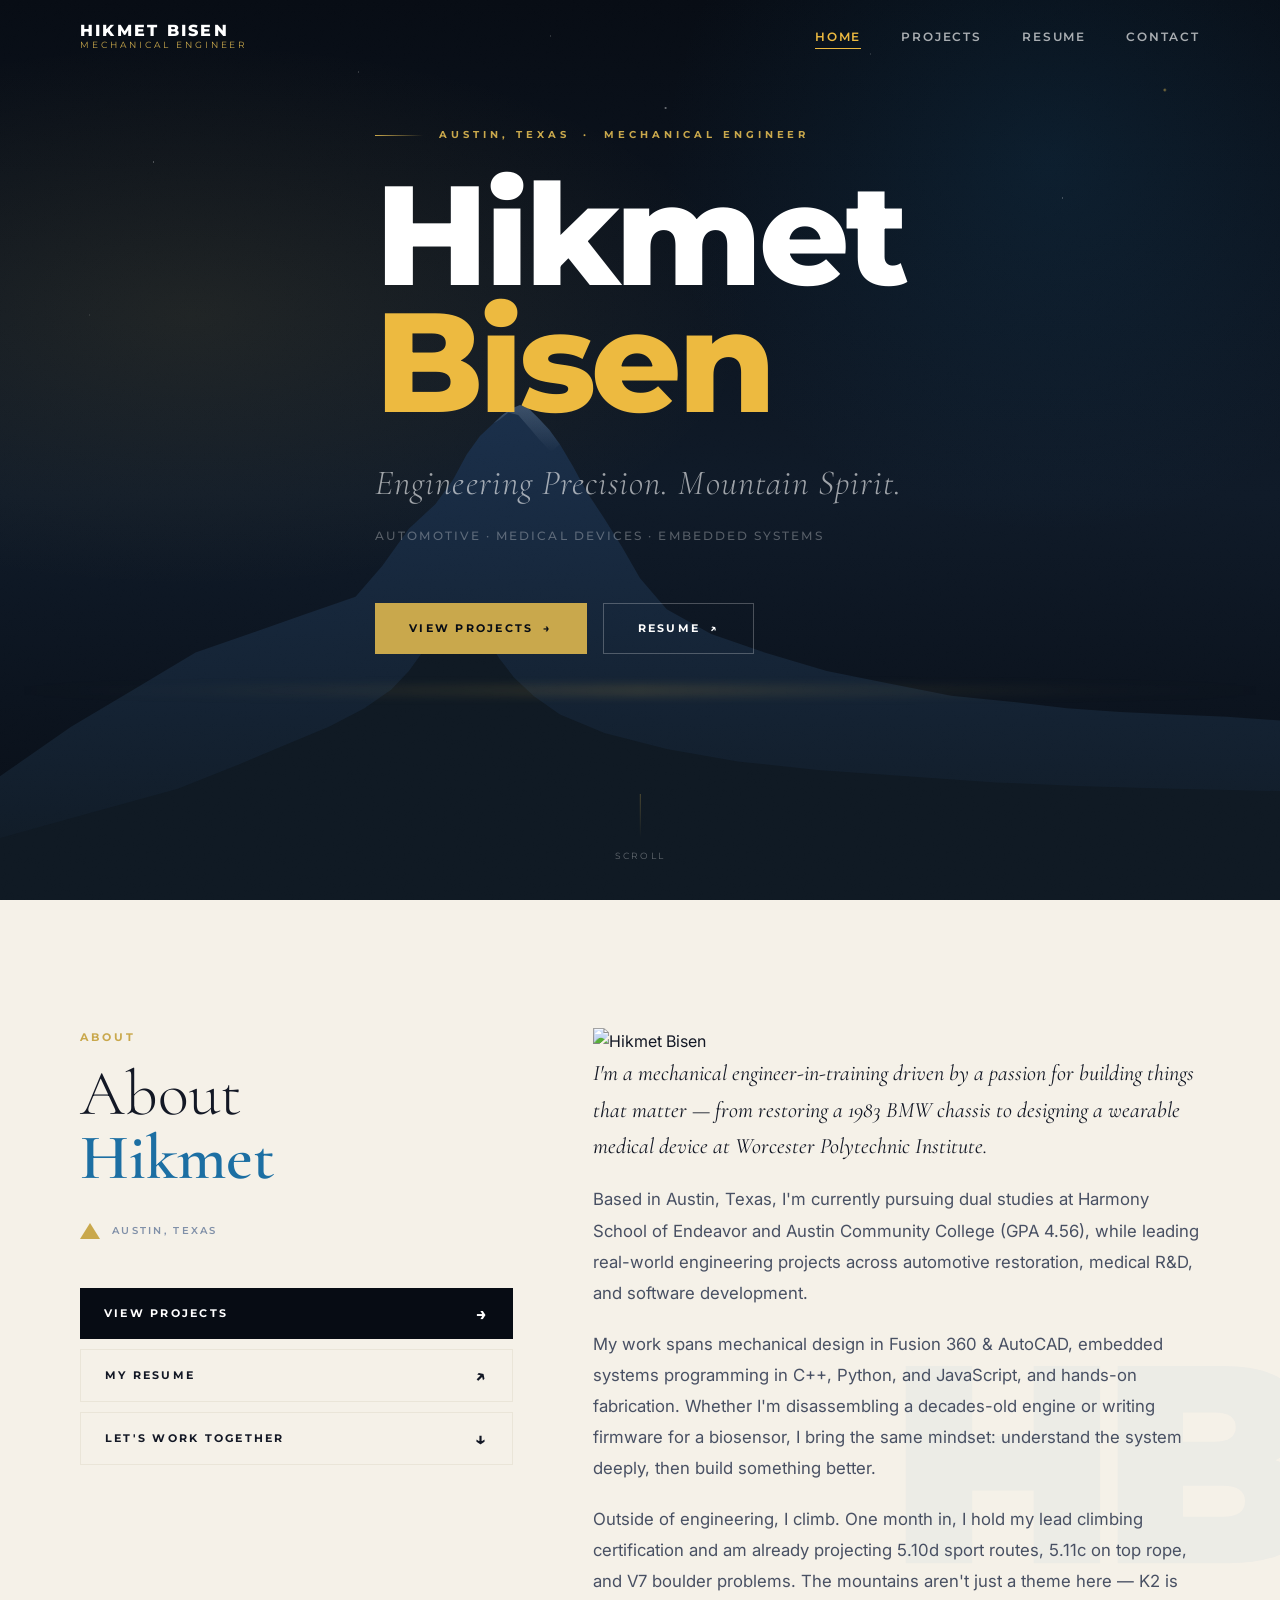
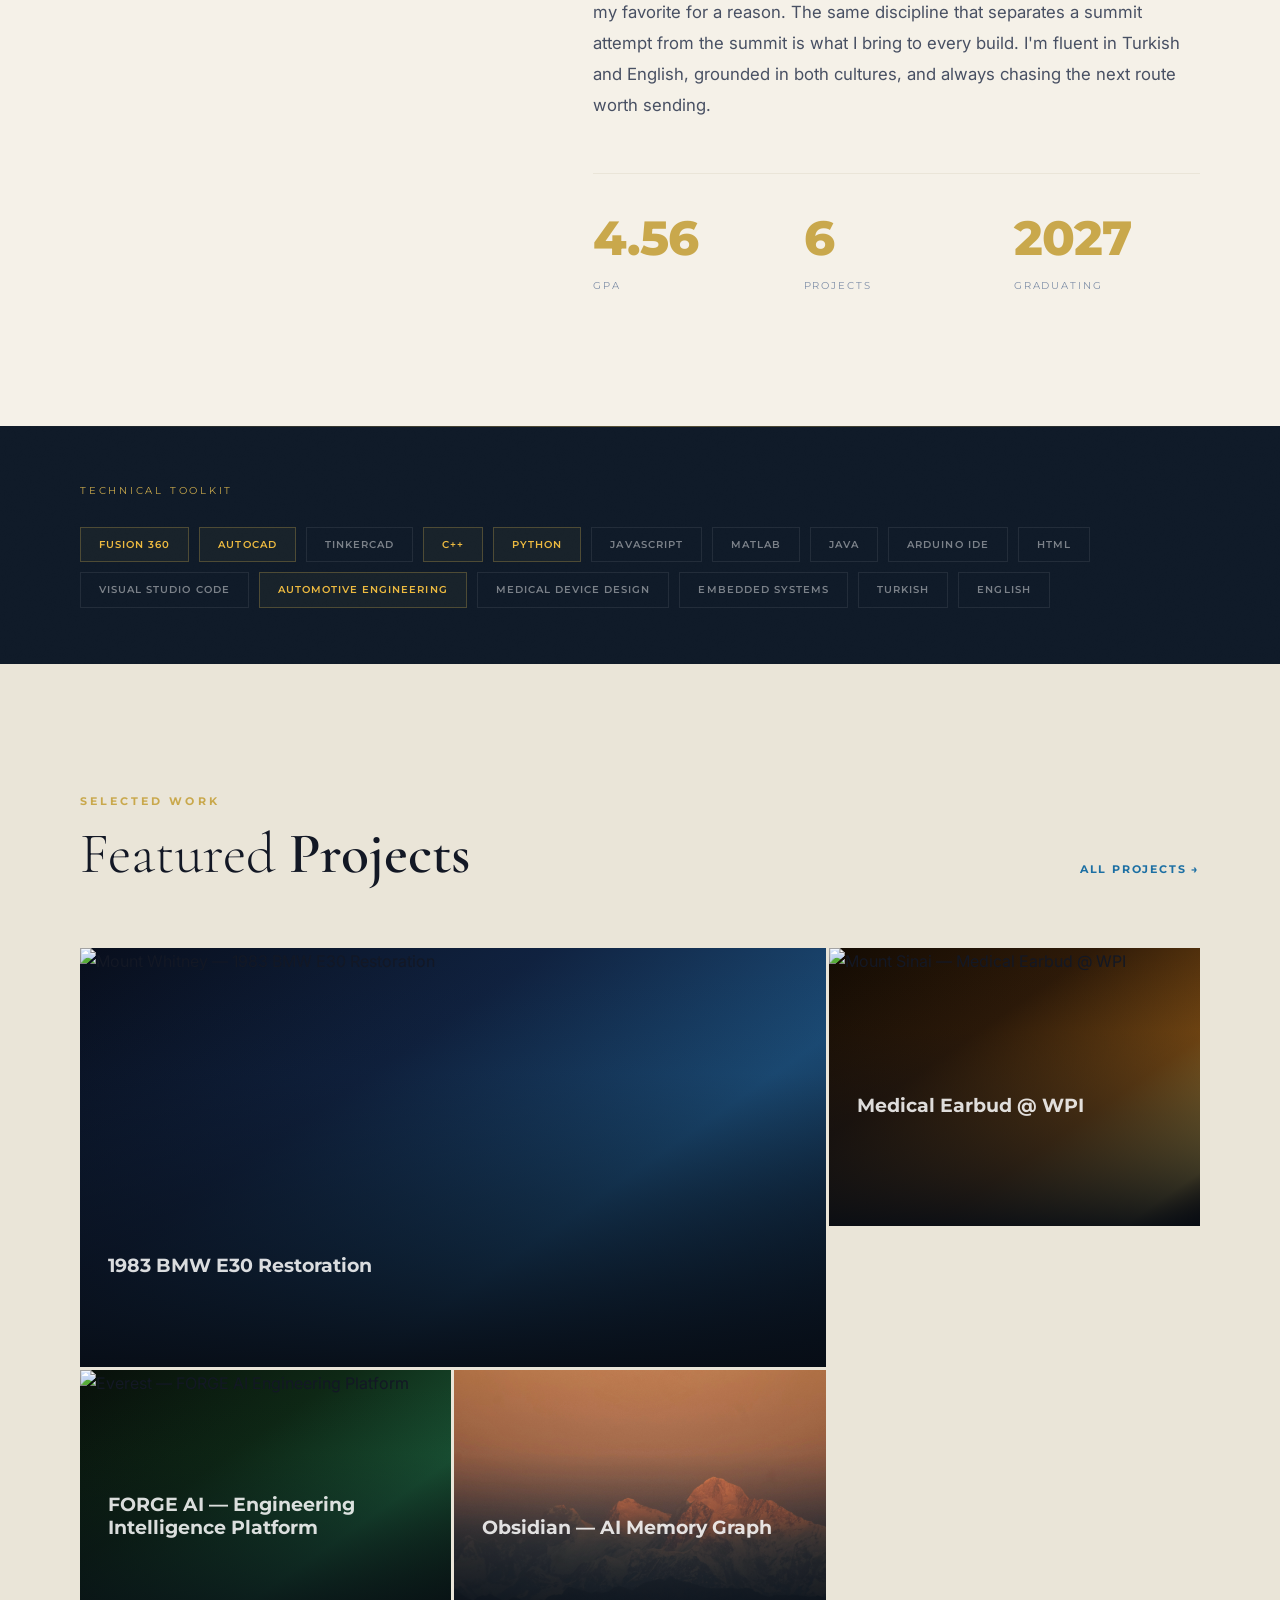
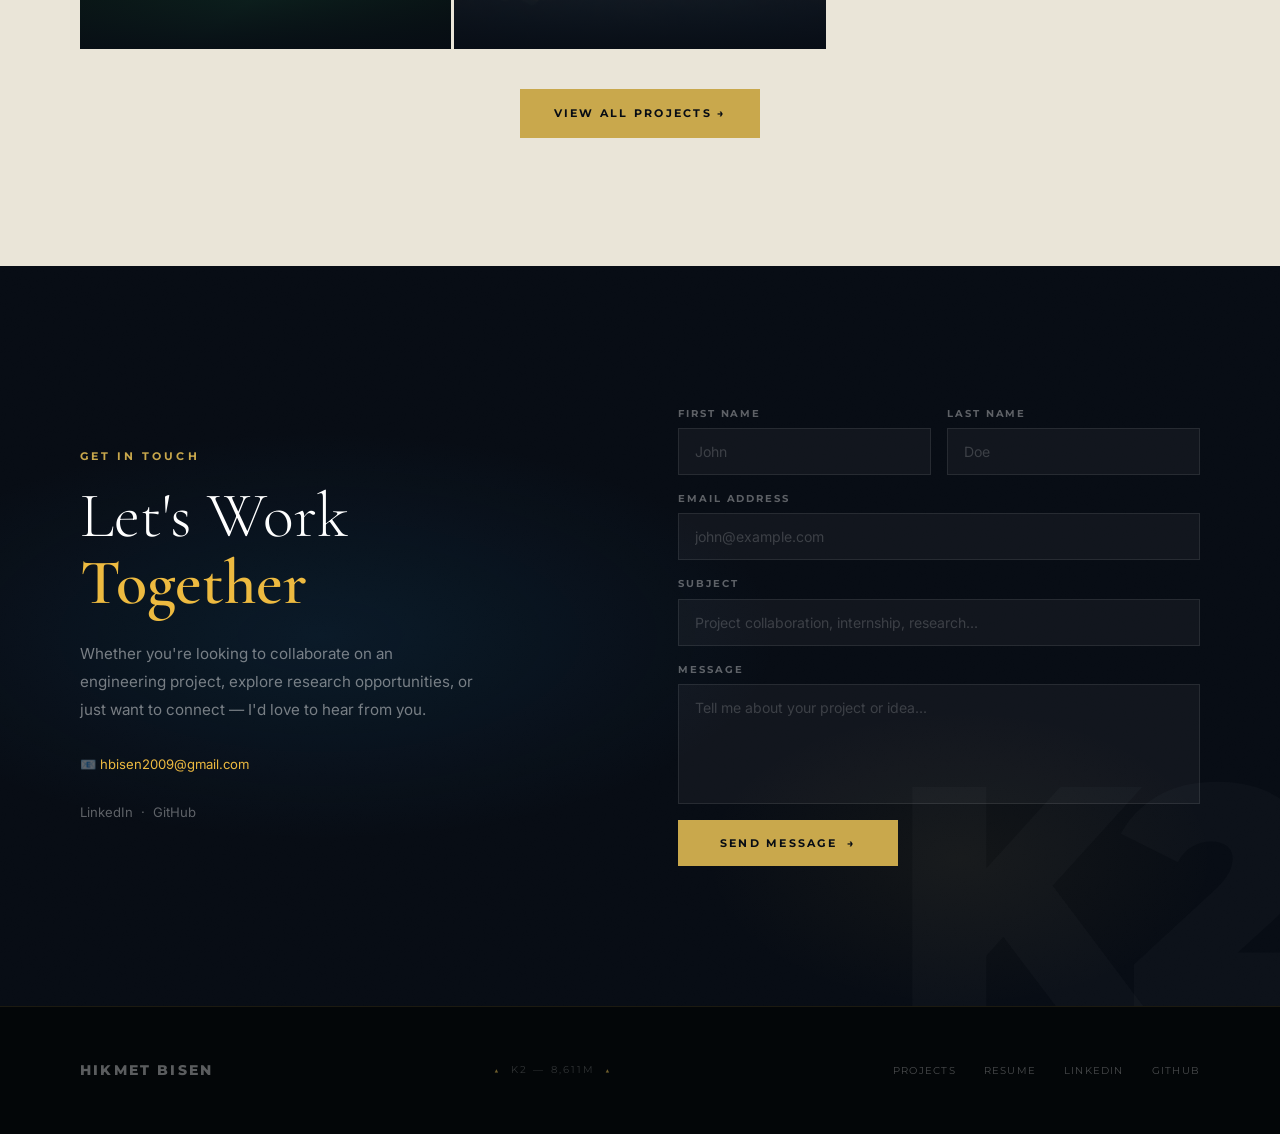
==== commit 83b72d02: "Featured projects: swap to E30, Medical Earbud, FORGE AI, Obsidian with real mountain photos" ====
--- a/index.html
+++ b/index.html
@@ -18,8 +18,8 @@
       </a>
       <ul class="nav-links">
         <li><a href="index.html" class="active">Home</a></li>
-        <li><a href="projects.html">Projects</a></li>
-        <li><a href="resume.html">Resume</a></li>
+        <li><a href="Project/projects.html">Projects</a></li>
+        <li><a href="Resume/resume.html">Resume</a></li>
         <li><a href="#contact">Contact</a></li>
       </ul>
     </div>
@@ -73,11 +73,11 @@
       <p class="hero-title">Engineering Precision. Mountain Spirit.</p>
       <p class="hero-tagline">Automotive · Medical Devices · Embedded Systems</p>
       <div class="hero-ctas">
-        <a href="projects.html" class="btn btn-primary">
+        <a href="Project/projects.html" class="btn btn-primary">
           View Projects
           <span>→</span>
         </a>
-        <a href="resume.html" class="btn btn-outline">
+        <a href="Resume/resume.html" class="btn btn-outline">
           Resume
           <span>↗</span>
         </a>
@@ -104,11 +104,11 @@
             Austin, Texas
           </div>
           <div class="about-ctas">
-            <a href="projects.html" class="btn btn-dark">
+            <a href="Project/projects.html" class="btn btn-dark">
               <span>View Projects</span>
               <span class="btn-arrow">→</span>
             </a>
-            <a href="resume.html" class="btn btn-dark-outline">
+            <a href="Resume/resume.html" class="btn btn-dark-outline">
               <span>My Resume</span>
               <span class="btn-arrow">↗</span>
             </a>
@@ -120,6 +120,9 @@
         </div>
 
         <div class="about-right">
+          <div class="about-photo-wrap">
+            <img src="assets/images/hikmet-bisen.jpg" alt="Hikmet Bisen" class="about-photo">
+          </div>
           <p>
             I'm a mechanical engineer-in-training driven by a passion for building things that matter —
             from restoring a 1983 BMW chassis to designing a wearable medical device at Worcester Polytechnic Institute.
@@ -130,9 +133,17 @@
             automotive restoration, medical R&amp;D, and software development.
           </p>
           <p>
-            My work spans mechanical design in Fusion 360 &amp; AutoCAD, embedded systems programming in C++ &amp; Python,
-            and hands-on fabrication. I'm fluent in Turkish and English, and I bring both analytical rigor and
-            a maker's instinct to everything I build.
+            My work spans mechanical design in Fusion 360 &amp; AutoCAD, embedded systems programming in C++,
+            Python, and JavaScript, and hands-on fabrication. Whether I'm disassembling a decades-old engine
+            or writing firmware for a biosensor, I bring the same mindset: understand the system deeply,
+            then build something better.
+          </p>
+          <p>
+            Outside of engineering, I climb. One month in, I hold my lead climbing certification and am
+            already projecting 5.10d sport routes, 5.11c on top rope, and V7 boulder problems. The mountains
+            aren't just a theme here — K2 is my favorite for a reason. The same discipline that separates
+            a summit attempt from the summit is what I bring to every build. I'm fluent in Turkish and
+            English, grounded in both cultures, and always chasing the next route worth sending.
           </p>
 
           <div class="about-stats">
@@ -141,7 +152,7 @@
               <span class="stat-label">GPA</span>
             </div>
             <div>
-              <span class="stat-num">5+</span>
+              <span class="stat-num">6</span>
               <span class="stat-label">Projects</span>
             </div>
             <div>
@@ -187,66 +198,87 @@
           <span class="section-label">Selected Work</span>
           <h2>Featured <strong>Projects</strong></h2>
         </div>
-        <a href="projects.html" class="section-header-link">All Projects →</a>
-      </div>
+        <a href="Project/projects.html" class="section-header-link">All Projects →</a>
+      </div>
+
+      <style>
+        .project-card { position: relative; overflow: hidden; }
+        .project-card .project-bg img {
+          position: absolute; inset: 0; width: 100%; height: 100%;
+          object-fit: cover; object-position: center;
+          transition: transform 0.6s cubic-bezier(0.4,0,0.2,1);
+        }
+        .project-card:hover .project-bg img { transform: scale(1.05); }
+        .project-card .card-link {
+          position: absolute; inset: 0; z-index: 3;
+        }
+      </style>
 
       <div class="projects-grid">
 
         <!-- Project 1: BMW E30 -->
         <div class="project-card wide">
           <div class="project-bg">
-            <svg class="project-bg-icon" viewBox="0 0 100 60" xmlns="http://www.w3.org/2000/svg" fill="white">
-              <path d="M10,45 L20,30 L30,35 L45,20 L60,35 L70,28 L90,45 Z" />
-              <circle cx="25" cy="50" r="6" fill="none" stroke="white" stroke-width="2"/>
-              <circle cx="75" cy="50" r="6" fill="none" stroke="white" stroke-width="2"/>
-            </svg>
+            <img src="assets/images/mount-whitney.jpg" alt="Mount Whitney — 1983 BMW E30 Restoration">
           </div>
           <div class="project-overlay"></div>
           <div class="project-tag">Mechanical</div>
           <div class="project-tooltip">
-            <span class="project-number">01 / 05</span>
+            <span class="project-number">01 / 08</span>
             <div class="project-name">1983 BMW E30 Restoration</div>
             <p class="project-desc">Full mechanical restoration of a 1983 BMW 3 Series E30 — chassis reinforcement, rust removal, and precision reassembly of key automotive systems.</p>
           </div>
+          <a href="Project/project-bmw-e30.html" class="card-link" aria-label="View BMW E30 project"></a>
         </div>
 
         <!-- Project 2: Medical Earbud -->
         <div class="project-card">
           <div class="project-bg">
-            <svg class="project-bg-icon" viewBox="0 0 80 80" xmlns="http://www.w3.org/2000/svg" fill="white">
-              <circle cx="40" cy="40" r="25" fill="none" stroke="white" stroke-width="2"/>
-              <circle cx="40" cy="40" r="12" />
-              <path d="M40,15 L40,5 M40,75 L40,65 M15,40 L5,40 M75,40 L65,40" stroke="white" stroke-width="2"/>
-            </svg>
+            <img src="assets/images/mount-sinai.jpg" alt="Mount Sinai — Medical Earbud @ WPI">
           </div>
           <div class="project-overlay"></div>
           <div class="project-tag">R&D</div>
           <div class="project-tooltip">
-            <span class="project-number">02 / 05</span>
+            <span class="project-number">02 / 08</span>
             <div class="project-name">Medical Earbud @ WPI</div>
             <p class="project-desc">Wearable vital-sign tracker designed at Worcester Polytechnic Institute — patent-pending medical device targeting heart rate, blood pressure &amp; respiratory data.</p>
           </div>
-        </div>
-
-        <!-- Project 3: Code2College -->
+          <a href="Project/project-medical-earbud.html" class="card-link" aria-label="View Medical Earbud project"></a>
+        </div>
+
+        <!-- Project 3: FORGE AI -->
         <div class="project-card">
           <div class="project-bg">
-            <svg class="project-bg-icon" viewBox="0 0 80 60" xmlns="http://www.w3.org/2000/svg" fill="white">
-              <path d="M20,20 L5,30 L20,40 M60,20 L75,30 L60,40 M50,10 L30,50" stroke="white" stroke-width="3" fill="none" stroke-linecap="round"/>
-            </svg>
+            <img src="assets/images/everest.jpg" alt="Everest — FORGE AI Engineering Platform">
           </div>
           <div class="project-overlay"></div>
-          <div class="project-tag">Software</div>
+          <div class="project-tag">AI / Software</div>
           <div class="project-tooltip">
-            <span class="project-number">03 / 05</span>
-            <div class="project-name">Code2College</div>
-            <p class="project-desc">9-week software development program — advanced Python projects, web programming, and professional portfolio development.</p>
-          </div>
+            <span class="project-number">07 / 08</span>
+            <div class="project-name">FORGE AI — Engineering Intelligence Platform</div>
+            <p class="project-desc">Multi-modal AI workspace for mechanical engineers — upload sketches, CAD, or PDFs and get structured analysis with shown calculations. Built with React, FastAPI, RAG, and LiteLLM.</p>
+          </div>
+          <a href="Project/project-forge-ai.html" class="card-link" aria-label="View FORGE AI project"></a>
+        </div>
+
+        <!-- Project 4: Obsidian Memory Graph -->
+        <div class="project-card">
+          <div class="project-bg">
+            <img src="assets/images/lhotse.jpg" alt="Lhotse — Obsidian AI Memory Graph">
+          </div>
+          <div class="project-overlay"></div>
+          <div class="project-tag">Tools / Systems</div>
+          <div class="project-tooltip">
+            <span class="project-number">08 / 08</span>
+            <div class="project-name">Obsidian — AI Memory Graph</div>
+            <p class="project-desc">Personal knowledge graph that gives Claude persistent memory across every conversation — wiki-linked markdown vault with visual graph view of projects, tools, and references.</p>
+          </div>
+          <a href="Project/project-obsidian-graph.html" class="card-link" aria-label="View Obsidian Memory Graph project"></a>
         </div>
 
       </div>
       <div style="text-align:center; margin-top: 40px;">
-        <a href="projects.html" class="btn btn-primary">View All Projects →</a>
+        <a href="Project/projects.html" class="btn btn-primary">View All Projects →</a>
       </div>
     </div>
   </section>
@@ -311,8 +343,8 @@
         <div class="footer-logo">Hikmet Bisen</div>
         <div class="footer-peak">K2 — 8,611m</div>
         <div class="footer-links">
-          <a href="projects.html">Projects</a>
-          <a href="resume.html">Resume</a>
+          <a href="Project/projects.html">Projects</a>
+          <a href="Resume/resume.html">Resume</a>
           <a href="https://www.linkedin.com/in/hikmetbisen/" target="_blank" rel="noopener noreferrer">LinkedIn</a>
           <a href="https://github.com/Hikmet4416" target="_blank" rel="noopener noreferrer">GitHub</a>
         </div>
--- a/css/style.css
+++ b/css/style.css
@@ -7,20 +7,21 @@
 
 /* ── Variables ── */
 :root {
-  --gold:        #C8922A;
-  --gold-light:  #E8B84A;
-  --gold-pale:   #F5E6C8;
-  --steel:       #2B5F8E;
-  --steel-light: #4A85B8;
-  --steel-pale:  #D8E8F5;
-  --cream:       #FAF8F3;
-  --cream-dark:  #F0EDE6;
-  --dark:        #0F1923;
-  --dark-mid:    #1A2535;
-  --charcoal:    #2D3748;
-  --text:        #1A1F2E;
-  --text-mid:    #4A5568;
-  --text-light:  #8892A4;
+  --gold:        #C9A84C;
+  --gold-light:  #EDBA40;
+  --gold-pale:   #F5E7C0;
+  --gold-glow:   rgba(201, 168, 76, 0.18);
+  --steel:       #1C6FA3;
+  --steel-light: #3A8EC2;
+  --steel-pale:  #C5DFF0;
+  --cream:       #F5F1E8;
+  --cream-dark:  #EAE5D8;
+  --dark:        #070C14;
+  --dark-mid:    #0F1A28;
+  --charcoal:    #2A3447;
+  --text:        #131825;
+  --text-mid:    #485063;
+  --text-light:  #8090A8;
   --white:       #FFFFFF;
 
   --font-display: 'Cormorant Garamond', Georgia, serif;
@@ -30,6 +31,9 @@
   --max-w: 1200px;
   --nav-h: 72px;
   --ease: cubic-bezier(0.4, 0, 0.2, 1);
+
+  /* Grain texture for dark sections */
+  --grain: url("data:image/svg+xml,%3Csvg xmlns='http://www.w3.org/2000/svg' width='300' height='300'%3E%3Cfilter id='n'%3E%3CfeTurbulence type='fractalNoise' baseFrequency='0.75' numOctaves='4' stitchTiles='stitch'/%3E%3CfeColorMatrix type='saturate' values='0'/%3E%3C/filter%3E%3Crect width='300' height='300' filter='url(%23n)' opacity='1'/%3E%3C%2Fsvg%3E");
 }
 
 /* ── Reset ── */
@@ -54,9 +58,9 @@
 }
 .section-label {
   font-family: var(--font-brand);
-  font-size: 0.7rem;
-  font-weight: 700;
-  letter-spacing: 0.25em;
+  font-size: 0.68rem;
+  font-weight: 700;
+  letter-spacing: 0.28em;
   text-transform: uppercase;
   color: var(--gold);
   display: block;
@@ -72,9 +76,9 @@
   transition: background 0.4s var(--ease), box-shadow 0.4s var(--ease);
 }
 .navbar.scrolled {
-  background: rgba(15, 25, 35, 0.96);
-  backdrop-filter: blur(12px);
-  box-shadow: 0 1px 0 rgba(200, 146, 42, 0.2);
+  background: rgba(7, 12, 20, 0.97);
+  backdrop-filter: blur(14px);
+  box-shadow: 0 1px 0 rgba(201, 168, 76, 0.25);
 }
 .nav-inner {
   max-width: var(--max-w);
@@ -89,7 +93,7 @@
   font-family: var(--font-brand);
   font-weight: 800;
   font-size: 1rem;
-  letter-spacing: 0.12em;
+  letter-spacing: 0.14em;
   text-transform: uppercase;
   color: var(--white);
   display: flex;
@@ -97,10 +101,11 @@
   line-height: 1.1;
 }
 .nav-logo span {
-  font-weight: 300;
-  font-size: 0.6rem;
-  letter-spacing: 0.3em;
-  color: var(--gold-light);
+  font-weight: 400;
+  font-size: 0.58rem;
+  letter-spacing: 0.32em;
+  color: var(--gold);
+  text-transform: uppercase;
 }
 .nav-links {
   display: flex;
@@ -109,20 +114,20 @@
 }
 .nav-links a {
   font-family: var(--font-brand);
-  font-size: 0.75rem;
+  font-size: 0.72rem;
   font-weight: 600;
-  letter-spacing: 0.15em;
-  text-transform: uppercase;
-  color: rgba(255,255,255,0.75);
+  letter-spacing: 0.16em;
+  text-transform: uppercase;
+  color: rgba(255,255,255,0.65);
   transition: color 0.2s;
   position: relative;
 }
 .nav-links a::after {
   content: '';
   position: absolute;
-  bottom: -4px; left: 0; right: 0;
+  bottom: -5px; left: 0; right: 0;
   height: 1px;
-  background: var(--gold);
+  background: var(--gold-light);
   transform: scaleX(0);
   transition: transform 0.3s var(--ease);
   transform-origin: left;
@@ -130,42 +135,77 @@
 .nav-links a:hover { color: var(--white); }
 .nav-links a:hover::after { transform: scaleX(1); }
 .nav-links a.active { color: var(--gold-light); }
+.nav-links a.active::after { transform: scaleX(1); background: var(--gold-light); }
 
 /* ── Hero ── */
 .hero {
   position: relative;
   height: 100vh;
-  min-height: 700px;
+  min-height: 720px;
   background: var(--dark);
   display: flex;
   flex-direction: column;
   justify-content: center;
   overflow: hidden;
 }
+
+/* Grain overlay */
+.hero::before {
+  content: '';
+  position: absolute;
+  inset: 0;
+  background: var(--grain) repeat;
+  background-size: 200px 200px;
+  opacity: 0.045;
+  mix-blend-mode: overlay;
+  pointer-events: none;
+  z-index: 1;
+}
+
 .hero-bg {
   position: absolute;
   inset: 0;
   background:
-    radial-gradient(ellipse 80% 60% at 20% 40%, rgba(200, 146, 42, 0.08) 0%, transparent 60%),
-    radial-gradient(ellipse 60% 80% at 80% 20%, rgba(43, 95, 142, 0.12) 0%, transparent 60%),
-    linear-gradient(180deg, #0F1923 0%, #1A2535 60%, #0F1923 100%);
+    radial-gradient(ellipse 80% 55% at 15% 35%, rgba(201, 168, 76, 0.1) 0%, transparent 55%),
+    radial-gradient(ellipse 55% 75% at 82% 18%, rgba(28, 111, 163, 0.14) 0%, transparent 55%),
+    radial-gradient(ellipse 40% 40% at 50% 100%, rgba(201, 168, 76, 0.08) 0%, transparent 50%),
+    linear-gradient(180deg, #070C14 0%, #0F1A28 55%, #070C14 100%);
 }
 .hero-stars {
   position: absolute;
   inset: 0;
   background-image:
-    radial-gradient(1px 1px at 15% 20%, rgba(255,255,255,0.4) 0%, transparent 100%),
-    radial-gradient(1px 1px at 30% 10%, rgba(255,255,255,0.3) 0%, transparent 100%),
-    radial-gradient(1px 1px at 55% 15%, rgba(255,255,255,0.5) 0%, transparent 100%),
-    radial-gradient(1px 1px at 70% 8%, rgba(255,255,255,0.2) 0%, transparent 100%),
-    radial-gradient(1px 1px at 85% 25%, rgba(255,255,255,0.4) 0%, transparent 100%),
-    radial-gradient(1px 1px at 45% 5%, rgba(255,255,255,0.3) 0%, transparent 100%),
-    radial-gradient(1.5px 1.5px at 90% 12%, rgba(200,146,42,0.6) 0%, transparent 100%);
+    radial-gradient(1px 1px at 12% 18%, rgba(255,255,255,0.5) 0%, transparent 100%),
+    radial-gradient(1px 1px at 28% 8%, rgba(255,255,255,0.35) 0%, transparent 100%),
+    radial-gradient(1.5px 1.5px at 52% 12%, rgba(255,255,255,0.55) 0%, transparent 100%),
+    radial-gradient(1px 1px at 68% 6%, rgba(255,255,255,0.25) 0%, transparent 100%),
+    radial-gradient(1px 1px at 83% 22%, rgba(255,255,255,0.45) 0%, transparent 100%),
+    radial-gradient(1px 1px at 43% 4%, rgba(255,255,255,0.3) 0%, transparent 100%),
+    radial-gradient(2px 2px at 91% 10%, rgba(201,168,76,0.7) 0%, transparent 100%),
+    radial-gradient(1px 1px at 7% 35%, rgba(255,255,255,0.2) 0%, transparent 100%),
+    radial-gradient(1px 1px at 62% 28%, rgba(255,255,255,0.3) 0%, transparent 100%);
 }
 .hero-mountain {
   position: absolute;
   bottom: 0; left: 0; right: 0;
   height: 55%;
+}
+.hero-mountain::after {
+  content: '';
+  position: absolute;
+  bottom: 42%;
+  left: 0; right: 0;
+  height: 3px;
+  background: linear-gradient(to right,
+    transparent 0%,
+    rgba(201, 168, 76, 0.08) 15%,
+    rgba(201, 168, 76, 0.35) 35%,
+    rgba(237, 186, 64, 0.55) 50%,
+    rgba(201, 168, 76, 0.35) 65%,
+    rgba(201, 168, 76, 0.08) 85%,
+    transparent 100%);
+  filter: blur(6px);
+  pointer-events: none;
 }
 .hero-mountain svg {
   width: 100%;
@@ -178,16 +218,16 @@
   max-width: var(--max-w);
   margin: 0 auto;
   padding: 0 40px;
-  padding-bottom: 100px;
+  padding-bottom: 120px;
 }
 .hero-eyebrow {
   font-family: var(--font-brand);
-  font-size: 0.68rem;
-  font-weight: 600;
-  letter-spacing: 0.35em;
-  text-transform: uppercase;
-  color: var(--gold);
-  margin-bottom: 24px;
+  font-size: 0.65rem;
+  font-weight: 700;
+  letter-spacing: 0.38em;
+  text-transform: uppercase;
+  color: var(--gold);
+  margin-bottom: 28px;
   display: flex;
   align-items: center;
   gap: 16px;
@@ -195,39 +235,41 @@
 .hero-eyebrow::before {
   content: '';
   display: block;
-  width: 40px;
+  width: 48px;
   height: 1px;
-  background: var(--gold);
+  background: linear-gradient(to right, var(--gold), transparent);
 }
 .hero-name {
   font-family: var(--font-brand);
-  font-size: clamp(3.5rem, 8vw, 7rem);
+  font-size: clamp(4.5rem, 11vw, 9.5rem);
   font-weight: 800;
-  letter-spacing: -0.02em;
-  line-height: 0.95;
+  letter-spacing: -0.03em;
+  line-height: 0.9;
   color: var(--white);
-  margin-bottom: 20px;
+  margin-bottom: 28px;
 }
 .hero-name em {
   font-style: normal;
   color: var(--gold-light);
+  display: block;
 }
 .hero-title {
   font-family: var(--font-display);
-  font-size: clamp(1.4rem, 3vw, 2.2rem);
+  font-size: clamp(1.4rem, 2.8vw, 2.2rem);
   font-weight: 300;
   font-style: italic;
-  color: rgba(255,255,255,0.65);
-  margin-bottom: 16px;
-  letter-spacing: 0.02em;
+  color: rgba(255,255,255,0.6);
+  margin-bottom: 14px;
+  letter-spacing: 0.03em;
 }
 .hero-tagline {
-  font-size: 0.85rem;
-  color: rgba(255,255,255,0.35);
-  letter-spacing: 0.1em;
-  font-family: var(--font-brand);
-  font-weight: 400;
-  margin-bottom: 52px;
+  font-size: 0.72rem;
+  color: rgba(255,255,255,0.3);
+  letter-spacing: 0.18em;
+  font-family: var(--font-brand);
+  font-weight: 500;
+  text-transform: uppercase;
+  margin-bottom: 56px;
 }
 .hero-ctas {
   display: flex;
@@ -239,11 +281,11 @@
   align-items: center;
   gap: 10px;
   font-family: var(--font-brand);
-  font-size: 0.72rem;
-  font-weight: 700;
-  letter-spacing: 0.18em;
-  text-transform: uppercase;
-  padding: 14px 32px;
+  font-size: 0.7rem;
+  font-weight: 700;
+  letter-spacing: 0.2em;
+  text-transform: uppercase;
+  padding: 15px 34px;
   border: none;
   cursor: pointer;
   transition: all 0.3s var(--ease);
@@ -257,12 +299,12 @@
 .btn-primary:hover {
   background: var(--gold-light);
   transform: translateY(-2px);
-  box-shadow: 0 8px 30px rgba(200, 146, 42, 0.35);
+  box-shadow: 0 10px 36px rgba(201, 168, 76, 0.4);
 }
 .btn-outline {
   background: transparent;
   color: var(--white);
-  border: 1px solid rgba(255,255,255,0.3);
+  border: 1px solid rgba(255,255,255,0.25);
 }
 .btn-outline:hover {
   border-color: var(--gold);
@@ -279,40 +321,59 @@
   flex-direction: column;
   align-items: center;
   gap: 10px;
-  opacity: 0.4;
-  font-family: var(--font-brand);
-  font-size: 0.6rem;
-  letter-spacing: 0.2em;
+  opacity: 0.35;
+  font-family: var(--font-brand);
+  font-size: 0.58rem;
+  letter-spacing: 0.24em;
   text-transform: uppercase;
   color: var(--white);
-  animation: scrollBounce 2.5s ease-in-out infinite;
+  animation: scrollBounce 2.8s ease-in-out infinite;
 }
 .scroll-line {
   width: 1px;
-  height: 40px;
+  height: 44px;
   background: linear-gradient(to bottom, var(--gold), transparent);
 }
 @keyframes scrollBounce {
-  0%, 100% { transform: translateX(-50%) translateY(0); opacity: 0.4; }
-  50% { transform: translateX(-50%) translateY(6px); opacity: 0.7; }
+  0%, 100% { transform: translateX(-50%) translateY(0); opacity: 0.35; }
+  50% { transform: translateX(-50%) translateY(7px); opacity: 0.65; }
 }
 
 /* ── About ── */
 .about {
-  padding: 120px 0;
+  padding: 128px 0;
   background: var(--cream);
+  position: relative;
+  overflow: hidden;
+}
+/* Ghost monogram */
+.about::before {
+  content: 'HB';
+  position: absolute;
+  right: -2%;
+  top: 50%;
+  transform: translateY(-50%);
+  font-family: var(--font-brand);
+  font-size: clamp(180px, 22vw, 320px);
+  font-weight: 900;
+  color: rgba(28, 111, 163, 0.04);
+  letter-spacing: -0.05em;
+  line-height: 1;
+  pointer-events: none;
+  user-select: none;
 }
 .about-grid {
   display: grid;
   grid-template-columns: 1fr 1.4fr;
   gap: 80px;
   align-items: start;
+  position: relative;
 }
 .about-left h2 {
   font-family: var(--font-display);
-  font-size: clamp(3rem, 5vw, 5rem);
+  font-size: clamp(3rem, 5vw, 5.2rem);
   font-weight: 300;
-  line-height: 1.05;
+  line-height: 1.0;
   color: var(--text);
   margin-bottom: 32px;
 }
@@ -326,9 +387,9 @@
   align-items: center;
   gap: 12px;
   font-family: var(--font-brand);
-  font-size: 0.68rem;
+  font-size: 0.65rem;
   font-weight: 600;
-  letter-spacing: 0.2em;
+  letter-spacing: 0.22em;
   text-transform: uppercase;
   color: var(--text-light);
   margin-bottom: 48px;
@@ -341,7 +402,7 @@
 .about-ctas {
   display: flex;
   flex-direction: column;
-  gap: 12px;
+  gap: 10px;
 }
 .btn-dark {
   background: var(--dark);
@@ -351,7 +412,8 @@
 }
 .btn-dark:hover {
   background: var(--steel);
-  transform: translateX(6px);
+  transform: translateX(8px);
+  box-shadow: 4px 0 20px rgba(28, 111, 163, 0.25);
 }
 .btn-dark-outline {
   background: transparent;
@@ -363,7 +425,7 @@
 .btn-dark-outline:hover {
   border-color: var(--steel);
   color: var(--steel);
-  transform: translateX(6px);
+  transform: translateX(8px);
 }
 .btn-arrow {
   font-size: 1.1rem;
@@ -373,14 +435,14 @@
   font-size: 1.05rem;
   color: var(--text-mid);
   margin-bottom: 20px;
-  line-height: 1.8;
+  line-height: 1.85;
 }
 .about-right p:first-of-type {
   font-family: var(--font-display);
-  font-size: 1.35rem;
+  font-size: 1.38rem;
   font-style: italic;
   color: var(--text);
-  line-height: 1.6;
+  line-height: 1.65;
 }
 .about-stats {
   display: grid;
@@ -392,17 +454,18 @@
 }
 .stat-num {
   font-family: var(--font-brand);
-  font-size: 2rem;
+  font-size: 3rem;
   font-weight: 800;
-  color: var(--steel);
+  color: var(--gold);
   line-height: 1;
   display: block;
-  margin-bottom: 6px;
+  margin-bottom: 8px;
+  letter-spacing: -0.02em;
 }
 .stat-label {
-  font-size: 0.72rem;
-  font-family: var(--font-brand);
-  letter-spacing: 0.1em;
+  font-size: 0.65rem;
+  font-family: var(--font-brand);
+  letter-spacing: 0.18em;
   text-transform: uppercase;
   color: var(--text-light);
 }
@@ -410,51 +473,79 @@
 /* ── Skills strip ── */
 .skills-strip {
   background: var(--dark-mid);
-  padding: 48px 0;
+  padding: 56px 0;
   overflow: hidden;
+  position: relative;
+}
+.skills-strip::before {
+  content: '';
+  position: absolute;
+  inset: 0;
+  background: var(--grain) repeat;
+  background-size: 200px 200px;
+  opacity: 0.03;
+  mix-blend-mode: overlay;
+  pointer-events: none;
+}
+/* Gold accent line at top of strip */
+.skills-strip::after {
+  content: '';
+  position: absolute;
+  top: 0; left: 0; right: 0;
+  height: 1px;
+  background: linear-gradient(to right, transparent, var(--gold), transparent);
+  opacity: 0.4;
 }
 .skills-strip-inner {
   max-width: var(--max-w);
   margin: 0 auto;
   padding: 0 40px;
+  position: relative;
 }
 .skills-strip-label {
   font-family: var(--font-brand);
+  font-size: 0.62rem;
+  letter-spacing: 0.28em;
+  text-transform: uppercase;
+  color: var(--gold);
+  margin-bottom: 28px;
+  display: block;
+}
+.skills-grid {
+  display: flex;
+  flex-wrap: wrap;
+  gap: 10px;
+}
+.skill-tag {
+  font-family: var(--font-brand);
   font-size: 0.65rem;
-  letter-spacing: 0.25em;
-  text-transform: uppercase;
-  color: var(--gold);
-  margin-bottom: 24px;
-  display: block;
-}
-.skills-grid {
-  display: flex;
-  flex-wrap: wrap;
-  gap: 12px;
-}
-.skill-tag {
-  font-family: var(--font-brand);
-  font-size: 0.68rem;
   font-weight: 600;
   letter-spacing: 0.1em;
   text-transform: uppercase;
   padding: 8px 18px;
-  border: 1px solid rgba(255,255,255,0.1);
-  color: rgba(255,255,255,0.6);
-  transition: all 0.25s;
+  border: 1px solid rgba(255,255,255,0.08);
+  color: rgba(255,255,255,0.45);
+  transition: all 0.25s var(--ease);
+  cursor: default;
 }
 .skill-tag:hover {
+  border-color: rgba(201, 168, 76, 0.5);
+  color: var(--gold-light);
+  background: rgba(201, 168, 76, 0.06);
+}
+.skill-tag.highlight {
+  border-color: rgba(201, 168, 76, 0.3);
+  color: var(--gold-light);
+  background: rgba(201, 168, 76, 0.05);
+}
+.skill-tag.highlight:hover {
   border-color: var(--gold);
-  color: var(--gold-light);
-}
-.skill-tag.highlight {
-  border-color: rgba(200, 146, 42, 0.4);
-  color: var(--gold-light);
+  background: rgba(201, 168, 76, 0.12);
 }
 
 /* ── Featured Projects ── */
 .featured-projects {
-  padding: 120px 0;
+  padding: 128px 0;
   background: var(--cream-dark);
 }
 .section-header {
@@ -465,33 +556,41 @@
 }
 .section-header h2 {
   font-family: var(--font-display);
-  font-size: clamp(2.5rem, 4vw, 4rem);
+  font-size: clamp(2.5rem, 4.5vw, 4.2rem);
   font-weight: 300;
   color: var(--text);
   line-height: 1;
 }
 .section-header h2 strong {
   font-weight: 600;
+  color: var(--text);
 }
 .section-header-link {
   font-family: var(--font-brand);
-  font-size: 0.72rem;
-  font-weight: 700;
-  letter-spacing: 0.15em;
+  font-size: 0.7rem;
+  font-weight: 700;
+  letter-spacing: 0.16em;
   text-transform: uppercase;
   color: var(--steel);
   display: flex;
   align-items: center;
   gap: 8px;
-  transition: gap 0.25s;
-}
-.section-header-link:hover { gap: 16px; color: var(--gold); }
+  transition: gap 0.25s, color 0.25s;
+  padding-bottom: 4px;
+  border-bottom: 1px solid transparent;
+  transition: all 0.25s;
+}
+.section-header-link:hover {
+  gap: 16px;
+  color: var(--gold);
+  border-bottom-color: var(--gold);
+}
 
 /* ── Project Card ── */
 .projects-grid {
   display: grid;
   grid-template-columns: repeat(3, 1fr);
-  gap: 2px;
+  gap: 3px;
 }
 .project-card {
   position: relative;
@@ -507,27 +606,32 @@
 .project-bg {
   position: absolute;
   inset: 0;
-  transition: transform 0.6s var(--ease);
+  transition: transform 0.7s var(--ease);
 }
 .project-card:hover .project-bg {
-  transform: scale(1.06);
-}
-
-/* Project card gradient backgrounds — placeholder until images added */
+  transform: scale(1.07);
+}
+
+/* Card gradients — rich, directional */
 .project-card:nth-child(1) .project-bg {
-  background: linear-gradient(135deg, #1A2A40 0%, #2B5F8E 50%, #1A3550 100%);
+  background:
+    linear-gradient(145deg, #080E1C 0%, #102240 35%, #1C4E7A 65%, #0D2035 100%);
 }
 .project-card:nth-child(2) .project-bg {
-  background: linear-gradient(135deg, #2A1A0F 0%, #C8922A 50%, #3D2510 100%);
+  background:
+    linear-gradient(145deg, #130B03 0%, #2E1A08 35%, #7A4A12 65%, #C9A84C 90%, #1A0E04 100%);
 }
 .project-card:nth-child(3) .project-bg {
-  background: linear-gradient(135deg, #1A2A1A 0%, #2D5A3D 50%, #1A3520 100%);
+  background:
+    linear-gradient(145deg, #080F0A 0%, #0E2815 35%, #1A5535 65%, #0A1C0F 100%);
 }
 .project-card:nth-child(4) .project-bg {
-  background: linear-gradient(135deg, #2A0F1A 0%, #8E2B5F 50%, #350D25 100%);
+  background:
+    linear-gradient(145deg, #0C0818 0%, #1C0F30 35%, #4A1E82 65%, #120A22 100%);
 }
 .project-card:nth-child(5) .project-bg {
-  background: linear-gradient(135deg, #1A1A2A 0%, #5F2B8E 50%, #150D35 100%);
+  background:
+    linear-gradient(145deg, #120810 0%, #280D1C 35%, #721838 65%, #0F0610 100%);
 }
 
 /* Decorative SVG in placeholder */
@@ -536,21 +640,42 @@
   top: 50%;
   left: 50%;
   transform: translate(-50%, -50%);
-  opacity: 0.07;
-  width: 60%;
+  opacity: 0.05;
+  width: 55%;
 }
 
 .project-overlay {
   position: absolute;
   inset: 0;
-  background: linear-gradient(to top, rgba(15,25,35,0.92) 0%, rgba(15,25,35,0.3) 50%, transparent 100%);
+  background: linear-gradient(to top,
+    rgba(7,12,20,0.95) 0%,
+    rgba(7,12,20,0.5) 40%,
+    rgba(7,12,20,0.1) 70%,
+    transparent 100%);
   transition: background 0.4s var(--ease);
 }
 .project-card:hover .project-overlay {
-  background: linear-gradient(to top, rgba(15,25,35,0.97) 0%, rgba(15,25,35,0.6) 100%);
-}
-
-/* Tooltip */
+  background: linear-gradient(to top,
+    rgba(7,12,20,0.98) 0%,
+    rgba(7,12,20,0.75) 100%);
+}
+
+/* Gold bottom accent line */
+.project-card::after {
+  content: '';
+  position: absolute;
+  bottom: 0; left: 0; right: 0;
+  height: 2px;
+  background: var(--gold);
+  transform: scaleX(0);
+  transform-origin: left;
+  transition: transform 0.5s var(--ease);
+  z-index: 3;
+}
+.project-card:hover::after {
+  transform: scaleX(1);
+}
+
 .project-tooltip {
   position: absolute;
   inset: 0;
@@ -562,9 +687,9 @@
 }
 .project-number {
   font-family: var(--font-brand);
-  font-size: 0.6rem;
-  font-weight: 700;
-  letter-spacing: 0.25em;
+  font-size: 0.58rem;
+  font-weight: 700;
+  letter-spacing: 0.28em;
   color: var(--gold);
   margin-bottom: 8px;
   opacity: 0;
@@ -579,23 +704,24 @@
   font-family: var(--font-brand);
   font-size: clamp(1rem, 1.5vw, 1.3rem);
   font-weight: 700;
-  color: var(--white);
+  color: rgba(255,255,255,0.85);
   line-height: 1.2;
   margin-bottom: 10px;
-  transform: translateY(12px);
-  transition: transform 0.35s var(--ease);
+  transform: translateY(6px);
+  transition: transform 0.35s var(--ease), color 0.35s;
 }
 .project-card:hover .project-name {
   transform: translateY(0);
+  color: var(--white);
 }
 .project-desc {
   font-size: 0.78rem;
-  color: rgba(255,255,255,0.55);
-  line-height: 1.5;
+  color: rgba(255,255,255,0.5);
+  line-height: 1.55;
   max-width: 360px;
   opacity: 0;
   transform: translateY(10px);
-  transition: opacity 0.35s var(--ease) 0.05s, transform 0.35s var(--ease) 0.05s;
+  transition: opacity 0.35s var(--ease) 0.06s, transform 0.35s var(--ease) 0.06s;
 }
 .project-card:hover .project-desc {
   opacity: 1;
@@ -606,17 +732,18 @@
   top: 20px;
   right: 20px;
   font-family: var(--font-brand);
-  font-size: 0.58rem;
+  font-size: 0.57rem;
   font-weight: 700;
   letter-spacing: 0.18em;
   text-transform: uppercase;
   padding: 5px 12px;
-  background: rgba(200, 146, 42, 0.15);
-  border: 1px solid rgba(200, 146, 42, 0.4);
+  background: rgba(201, 168, 76, 0.12);
+  border: 1px solid rgba(201, 168, 76, 0.38);
   color: var(--gold-light);
   opacity: 0;
   transform: translateY(-8px);
   transition: all 0.35s var(--ease);
+  z-index: 2;
 }
 .project-card:hover .project-tag {
   opacity: 1;
@@ -630,15 +757,28 @@
   position: relative;
   overflow: hidden;
 }
+/* Grain on contact section */
 .work-together::before {
+  content: '';
+  position: absolute;
+  inset: 0;
+  background: var(--grain) repeat;
+  background-size: 200px 200px;
+  opacity: 0.04;
+  mix-blend-mode: overlay;
+  pointer-events: none;
+  z-index: 0;
+}
+/* K2 ghost text */
+.work-together::after {
   content: 'K2';
   position: absolute;
-  bottom: -40px;
-  right: -20px;
-  font-family: var(--font-brand);
-  font-size: 280px;
+  bottom: -50px;
+  right: -24px;
+  font-family: var(--font-brand);
+  font-size: 320px;
   font-weight: 900;
-  color: rgba(255,255,255,0.02);
+  color: rgba(255,255,255,0.018);
   letter-spacing: -0.05em;
   line-height: 1;
   pointer-events: none;
@@ -646,7 +786,9 @@
 .work-together-bg {
   position: absolute;
   inset: 0;
-  background: radial-gradient(ellipse 70% 50% at 30% 50%, rgba(43, 95, 142, 0.15) 0%, transparent 60%);
+  background:
+    radial-gradient(ellipse 65% 50% at 25% 50%, rgba(28, 111, 163, 0.14) 0%, transparent 55%),
+    radial-gradient(ellipse 40% 40% at 75% 80%, rgba(201, 168, 76, 0.06) 0%, transparent 50%);
 }
 .work-together .container { position: relative; z-index: 1; }
 .work-together-grid {
@@ -669,8 +811,8 @@
 }
 .work-left p {
   font-size: 0.95rem;
-  color: rgba(255,255,255,0.5);
-  line-height: 1.8;
+  color: rgba(255,255,255,0.45);
+  line-height: 1.85;
   max-width: 400px;
 }
 .contact-form {
@@ -690,52 +832,53 @@
 }
 .form-group label {
   font-family: var(--font-brand);
-  font-size: 0.62rem;
-  font-weight: 600;
-  letter-spacing: 0.18em;
-  text-transform: uppercase;
-  color: rgba(255,255,255,0.4);
+  font-size: 0.6rem;
+  font-weight: 700;
+  letter-spacing: 0.2em;
+  text-transform: uppercase;
+  color: rgba(255,255,255,0.35);
 }
 .form-group input,
 .form-group textarea,
 .form-group select {
-  background: rgba(255,255,255,0.05);
-  border: 1px solid rgba(255,255,255,0.1);
+  background: rgba(255,255,255,0.04);
+  border: 1px solid rgba(255,255,255,0.09);
   color: var(--white);
   padding: 14px 16px;
   font-family: var(--font-sans);
-  font-size: 0.9rem;
+  font-size: 0.88rem;
   outline: none;
-  transition: border-color 0.25s;
+  transition: border-color 0.25s, background 0.25s;
   resize: none;
   -webkit-appearance: none;
 }
 .form-group input::placeholder,
 .form-group textarea::placeholder {
-  color: rgba(255,255,255,0.2);
+  color: rgba(255,255,255,0.18);
 }
 .form-group input:focus,
 .form-group textarea:focus {
   border-color: var(--gold);
+  background: rgba(201, 168, 76, 0.04);
 }
 .form-group textarea { height: 120px; }
 .btn-submit {
   background: var(--gold);
   color: var(--dark);
   align-self: flex-start;
-  padding: 16px 40px;
+  padding: 16px 42px;
 }
 .btn-submit:hover {
   background: var(--gold-light);
   transform: translateY(-2px);
-  box-shadow: 0 8px 30px rgba(200, 146, 42, 0.4);
+  box-shadow: 0 10px 36px rgba(201, 168, 76, 0.4);
 }
 
 /* ── Footer ── */
 footer {
-  background: #080E16;
-  padding: 48px 0;
-  border-top: 1px solid rgba(255,255,255,0.05);
+  background: #030608;
+  padding: 52px 0;
+  border-top: 1px solid rgba(201, 168, 76, 0.12);
 }
 .footer-inner {
   display: flex;
@@ -746,16 +889,16 @@
   font-family: var(--font-brand);
   font-weight: 800;
   font-size: 0.85rem;
-  letter-spacing: 0.15em;
-  text-transform: uppercase;
-  color: rgba(255,255,255,0.4);
+  letter-spacing: 0.16em;
+  text-transform: uppercase;
+  color: rgba(255,255,255,0.35);
 }
 .footer-peak {
   font-family: var(--font-brand);
-  font-size: 0.62rem;
-  letter-spacing: 0.2em;
-  text-transform: uppercase;
-  color: rgba(255,255,255,0.2);
+  font-size: 0.6rem;
+  letter-spacing: 0.22em;
+  text-transform: uppercase;
+  color: rgba(255,255,255,0.18);
   display: flex;
   align-items: center;
   gap: 10px;
@@ -763,42 +906,53 @@
 .footer-peak::before,
 .footer-peak::after {
   content: '▲';
-  font-size: 0.5rem;
-  color: var(--gold);
-  opacity: 0.5;
+  font-size: 0.48rem;
+  color: var(--gold);
+  opacity: 0.55;
 }
 .footer-links {
   display: flex;
-  gap: 24px;
+  gap: 28px;
 }
 .footer-links a {
   font-family: var(--font-brand);
-  font-size: 0.65rem;
-  letter-spacing: 0.1em;
-  text-transform: uppercase;
-  color: rgba(255,255,255,0.3);
+  font-size: 0.63rem;
+  letter-spacing: 0.12em;
+  text-transform: uppercase;
+  color: rgba(255,255,255,0.28);
   transition: color 0.2s;
 }
 .footer-links a:hover { color: var(--gold-light); }
 
 /* ── Page Header (inner pages) ── */
 .page-hero {
-  padding: 160px 0 80px;
+  padding: 164px 0 84px;
   background: var(--dark);
   position: relative;
   overflow: hidden;
 }
+.page-hero::before {
+  content: '';
+  position: absolute;
+  inset: 0;
+  background: var(--grain) repeat;
+  background-size: 200px 200px;
+  opacity: 0.04;
+  mix-blend-mode: overlay;
+  pointer-events: none;
+}
 .page-hero::after {
   content: '';
   position: absolute;
   bottom: 0; left: 0; right: 0;
   height: 1px;
   background: linear-gradient(to right, transparent, var(--gold), transparent);
+  opacity: 0.5;
 }
 .page-hero-bg {
   position: absolute;
   inset: 0;
-  background: radial-gradient(ellipse 60% 80% at 80% 50%, rgba(43, 95, 142, 0.1) 0%, transparent 60%);
+  background: radial-gradient(ellipse 55% 80% at 82% 50%, rgba(28, 111, 163, 0.12) 0%, transparent 55%);
 }
 .page-hero .container { position: relative; z-index: 1; }
 .page-hero h1 {
@@ -807,7 +961,7 @@
   font-weight: 300;
   color: var(--white);
   line-height: 1;
-  margin-bottom: 16px;
+  margin-bottom: 18px;
 }
 .page-hero h1 strong {
   font-weight: 600;
@@ -815,9 +969,9 @@
 }
 .page-hero p {
   font-size: 0.95rem;
-  color: rgba(255,255,255,0.45);
-  max-width: 480px;
-  line-height: 1.7;
+  color: rgba(255,255,255,0.42);
+  max-width: 500px;
+  line-height: 1.75;
 }
 
 /* ── Projects Page Full Grid ── */
@@ -827,7 +981,7 @@
 .projects-full-grid {
   display: grid;
   grid-template-columns: repeat(2, 1fr);
-  gap: 2px;
+  gap: 3px;
 }
 .project-card-full {
   position: relative;
@@ -840,34 +994,56 @@
   grid-column: span 2;
   aspect-ratio: 21/7;
 }
-.project-card-full .project-bg { position: absolute; inset: 0; transition: transform 0.6s var(--ease); }
+.project-card-full .project-bg { position: absolute; inset: 0; transition: transform 0.7s var(--ease); }
 .project-card-full:hover .project-bg { transform: scale(1.05); }
 
 .project-card-full:nth-child(1) .project-bg {
-  background: linear-gradient(135deg, #1A2A40 0%, #2B5F8E 60%, #0F1923 100%);
+  background: linear-gradient(145deg, #080E1C 0%, #102240 40%, #1C4E7A 70%, #0D2035 100%);
 }
 .project-card-full:nth-child(2) .project-bg {
-  background: linear-gradient(135deg, #2A1A0F 0%, #C8922A 60%, #1A0F08 100%);
+  background: linear-gradient(145deg, #130B03 0%, #2E1A08 35%, #7A4A12 60%, #C9A84C 85%, #1A0E04 100%);
 }
 .project-card-full:nth-child(3) .project-bg {
-  background: linear-gradient(135deg, #0F1A15 0%, #1E5C3A 60%, #0A1510 100%);
+  background: linear-gradient(145deg, #060D08 0%, #0D2415 35%, #165530 60%, #0A1A0C 100%);
 }
 .project-card-full:nth-child(4) .project-bg {
-  background: linear-gradient(135deg, #1A1020 0%, #5E2D8E 60%, #0F0A18 100%);
+  background: linear-gradient(145deg, #0C0818 0%, #1A0D2E 35%, #421A7C 60%, #0F0822 100%);
 }
 .project-card-full:nth-child(5) .project-bg {
-  background: linear-gradient(135deg, #1A0F15 0%, #8E2B60 60%, #0F0810 100%);
+  background: linear-gradient(145deg, #110810 0%, #260C1A 35%, #6A1535 60%, #0E070F 100%);
 }
 
 .project-card-full .project-overlay {
   position: absolute;
   inset: 0;
-  background: linear-gradient(to top, rgba(15,25,35,0.92) 0%, rgba(15,25,35,0.2) 50%, transparent 100%);
+  background: linear-gradient(to top,
+    rgba(7,12,20,0.95) 0%,
+    rgba(7,12,20,0.4) 45%,
+    transparent 100%);
   transition: background 0.4s var(--ease);
 }
 .project-card-full:hover .project-overlay {
-  background: linear-gradient(to top, rgba(15,25,35,0.97) 0%, rgba(15,25,35,0.7) 100%);
-}
+  background: linear-gradient(to top,
+    rgba(7,12,20,0.98) 0%,
+    rgba(7,12,20,0.72) 100%);
+}
+
+/* Gold bottom accent line */
+.project-card-full::after {
+  content: '';
+  position: absolute;
+  bottom: 0; left: 0; right: 0;
+  height: 2px;
+  background: var(--gold);
+  transform: scaleX(0);
+  transform-origin: left;
+  transition: transform 0.5s var(--ease);
+  z-index: 3;
+}
+.project-card-full:hover::after {
+  transform: scaleX(1);
+}
+
 .project-card-full .project-tooltip {
   position: absolute;
   inset: 0;
@@ -879,9 +1055,9 @@
 }
 .project-card-full .project-number {
   font-family: var(--font-brand);
-  font-size: 0.62rem;
-  font-weight: 700;
-  letter-spacing: 0.25em;
+  font-size: 0.6rem;
+  font-weight: 700;
+  letter-spacing: 0.28em;
   color: var(--gold);
   margin-bottom: 8px;
   opacity: 0;
@@ -894,22 +1070,25 @@
   font-family: var(--font-brand);
   font-size: clamp(1.1rem, 2vw, 1.6rem);
   font-weight: 700;
-  color: var(--white);
+  color: rgba(255,255,255,0.85);
   line-height: 1.2;
   margin-bottom: 12px;
-  transform: translateY(16px);
-  transition: transform 0.35s var(--ease);
-}
-.project-card-full:hover .project-name { transform: translateY(0); }
+  transform: translateY(8px);
+  transition: transform 0.35s var(--ease), color 0.35s;
+}
+.project-card-full:hover .project-name {
+  transform: translateY(0);
+  color: var(--white);
+}
 
 .project-card-full .project-desc {
   font-size: 0.82rem;
-  color: rgba(255,255,255,0.55);
+  color: rgba(255,255,255,0.5);
   line-height: 1.6;
   max-width: 520px;
   opacity: 0;
   transform: translateY(12px);
-  transition: opacity 0.35s 0.05s var(--ease), transform 0.35s 0.05s var(--ease);
+  transition: opacity 0.35s 0.06s var(--ease), transform 0.35s 0.06s var(--ease);
 }
 .project-card-full:hover .project-desc { opacity: 1; transform: translateY(0); }
 
@@ -918,17 +1097,18 @@
   top: 24px;
   right: 24px;
   font-family: var(--font-brand);
-  font-size: 0.6rem;
+  font-size: 0.58rem;
   font-weight: 700;
   letter-spacing: 0.18em;
   text-transform: uppercase;
   padding: 6px 14px;
-  background: rgba(200,146,42,0.12);
-  border: 1px solid rgba(200,146,42,0.35);
+  background: rgba(201,168,76,0.1);
+  border: 1px solid rgba(201,168,76,0.32);
   color: var(--gold-light);
   opacity: 0;
   transform: translateY(-8px);
   transition: all 0.35s var(--ease);
+  z-index: 2;
 }
 .project-card-full:hover .project-tag { opacity: 1; transform: translateY(0); }
 
@@ -939,7 +1119,7 @@
   left: 0;
   right: 0;
   height: 40%;
-  opacity: 0.06;
+  opacity: 0.05;
 }
 
 /* ── Resume Page ── */
@@ -958,22 +1138,23 @@
   padding: 20px 32px;
   background: var(--dark);
   margin-bottom: 60px;
+  border-left: 3px solid var(--gold);
 }
 .resume-download-bar p {
   font-family: var(--font-brand);
-  font-size: 0.72rem;
-  letter-spacing: 0.1em;
-  text-transform: uppercase;
-  color: rgba(255,255,255,0.45);
+  font-size: 0.7rem;
+  letter-spacing: 0.12em;
+  text-transform: uppercase;
+  color: rgba(255,255,255,0.4);
 }
 .btn-download {
   display: inline-flex;
   align-items: center;
   gap: 10px;
   font-family: var(--font-brand);
-  font-size: 0.68rem;
-  font-weight: 700;
-  letter-spacing: 0.18em;
+  font-size: 0.66rem;
+  font-weight: 700;
+  letter-spacing: 0.2em;
   text-transform: uppercase;
   padding: 12px 28px;
   background: var(--gold);
@@ -989,13 +1170,13 @@
 }
 .resume-section-title {
   font-family: var(--font-brand);
-  font-size: 0.65rem;
-  font-weight: 700;
-  letter-spacing: 0.3em;
+  font-size: 0.62rem;
+  font-weight: 700;
+  letter-spacing: 0.32em;
   text-transform: uppercase;
   color: var(--gold);
   margin-bottom: 24px;
-  padding-bottom: 12px;
+  padding-bottom: 14px;
   border-bottom: 1px solid var(--cream-dark);
   display: flex;
   align-items: center;
@@ -1003,17 +1184,17 @@
 }
 .resume-section-title::before {
   content: '▲';
-  font-size: 0.5rem;
+  font-size: 0.48rem;
   color: var(--steel);
 }
 .resume-name {
   font-family: var(--font-brand);
   font-size: 2.8rem;
   font-weight: 800;
-  letter-spacing: -0.01em;
+  letter-spacing: -0.02em;
   color: var(--text);
   line-height: 1;
-  margin-bottom: 8px;
+  margin-bottom: 10px;
 }
 .resume-contact-line {
   font-size: 0.85rem;
@@ -1028,7 +1209,7 @@
 
 .resume-entry {
   margin-bottom: 32px;
-  padding-left: 20px;
+  padding-left: 22px;
   border-left: 2px solid var(--cream-dark);
   transition: border-color 0.25s;
 }
@@ -1049,7 +1230,7 @@
 }
 .resume-entry-date {
   font-family: var(--font-brand);
-  font-size: 0.65rem;
+  font-size: 0.63rem;
   font-weight: 600;
   letter-spacing: 0.1em;
   text-transform: uppercase;
@@ -1060,7 +1241,7 @@
   font-size: 0.82rem;
   font-style: italic;
   color: var(--steel);
-  margin-bottom: 10px;
+  margin-bottom: 12px;
 }
 .resume-entry ul {
   list-style: none;
@@ -1071,7 +1252,7 @@
 .resume-entry ul li {
   font-size: 0.85rem;
   color: var(--text-mid);
-  line-height: 1.6;
+  line-height: 1.65;
   padding-left: 18px;
   position: relative;
 }
@@ -1095,15 +1276,16 @@
 }
 .skill-item-label {
   font-family: var(--font-brand);
-  font-size: 0.72rem;
-  font-weight: 700;
-  letter-spacing: 0.08em;
+  font-size: 0.7rem;
+  font-weight: 700;
+  letter-spacing: 0.1em;
   text-transform: uppercase;
   color: var(--text);
 }
 .skill-item-value {
   font-size: 0.82rem;
   color: var(--text-mid);
+  line-height: 1.6;
 }
 
 .awards-grid {
@@ -1112,23 +1294,28 @@
   gap: 20px;
 }
 .award-item {
-  padding: 20px;
+  padding: 22px;
   background: var(--cream-dark);
   border-left: 2px solid var(--gold);
+  transition: border-left-width 0.2s, padding-left 0.2s;
+}
+.award-item:hover {
+  border-left-width: 3px;
+  padding-left: 21px;
 }
 .award-name {
   font-family: var(--font-brand);
   font-size: 0.78rem;
   font-weight: 700;
   color: var(--text);
-  margin-bottom: 4px;
+  margin-bottom: 6px;
   line-height: 1.3;
 }
 .award-year {
   font-family: var(--font-brand);
-  font-size: 0.62rem;
+  font-size: 0.6rem;
   font-weight: 600;
-  letter-spacing: 0.12em;
+  letter-spacing: 0.14em;
   color: var(--gold);
 }
 
@@ -1139,9 +1326,340 @@
   display: block;
 }
 
+/* ── Project Detail Page ── */
+.project-detail-hero {
+  position: relative;
+  height: 100vh;
+  min-height: 640px;
+  overflow: hidden;
+  display: flex;
+  align-items: flex-end;
+}
+.project-detail-hero-img {
+  position: absolute;
+  inset: 0;
+  width: 100%;
+  height: 100%;
+  object-fit: cover;
+  object-position: center;
+  transition: transform 10s ease;
+}
+.project-detail-hero:hover .project-detail-hero-img {
+  transform: scale(1.04);
+}
+.project-detail-overlay {
+  position: absolute;
+  inset: 0;
+  background: linear-gradient(
+    to top,
+    rgba(7,12,20,0.97) 0%,
+    rgba(7,12,20,0.65) 40%,
+    rgba(7,12,20,0.22) 100%
+  );
+}
+.project-detail-hero-content {
+  position: relative;
+  z-index: 2;
+  width: 100%;
+  max-width: var(--max-w);
+  margin: 0 auto;
+  padding: 0 40px 72px;
+}
+.project-detail-back {
+  display: inline-flex;
+  align-items: center;
+  gap: 8px;
+  font-family: var(--font-brand);
+  font-size: 0.63rem;
+  font-weight: 600;
+  letter-spacing: 0.2em;
+  text-transform: uppercase;
+  color: rgba(255,255,255,0.4);
+  margin-bottom: 48px;
+  transition: color 0.2s, gap 0.2s;
+}
+.project-detail-back:hover { color: var(--gold-light); gap: 14px; }
+.project-detail-meta {
+  display: flex;
+  align-items: center;
+  gap: 20px;
+  margin-bottom: 18px;
+  flex-wrap: wrap;
+}
+.project-detail-num {
+  font-family: var(--font-brand);
+  font-size: 0.58rem;
+  font-weight: 700;
+  letter-spacing: 0.3em;
+  color: var(--gold);
+}
+.project-detail-cat {
+  font-family: var(--font-brand);
+  font-size: 0.57rem;
+  font-weight: 700;
+  letter-spacing: 0.18em;
+  text-transform: uppercase;
+  padding: 5px 14px;
+  border: 1px solid rgba(201,168,76,0.38);
+  color: var(--gold-light);
+}
+.project-detail-date {
+  font-family: var(--font-brand);
+  font-size: 0.58rem;
+  letter-spacing: 0.14em;
+  color: rgba(255,255,255,0.3);
+}
+.project-detail-title {
+  font-family: var(--font-brand);
+  font-size: clamp(2.2rem, 5.5vw, 5.5rem);
+  font-weight: 800;
+  color: var(--white);
+  line-height: 1.0;
+  letter-spacing: -0.02em;
+  max-width: 880px;
+  margin-bottom: 16px;
+}
+.project-detail-subtitle {
+  font-family: var(--font-display);
+  font-size: clamp(1rem, 2vw, 1.45rem);
+  font-style: italic;
+  font-weight: 300;
+  color: rgba(255,255,255,0.48);
+}
+.project-mountain-credit {
+  position: absolute;
+  bottom: 20px;
+  right: 40px;
+  font-family: var(--font-brand);
+  font-size: 0.54rem;
+  letter-spacing: 0.18em;
+  text-transform: uppercase;
+  color: rgba(255,255,255,0.18);
+  display: flex;
+  align-items: center;
+  gap: 7px;
+}
+.project-mountain-credit::before {
+  content: '▲';
+  font-size: 0.4rem;
+  color: var(--gold);
+  opacity: 0.5;
+}
+
+/* ── Project Detail Content ── */
+.project-detail-content {
+  background: var(--cream);
+  padding: 100px 0 120px;
+}
+.project-detail-grid {
+  display: grid;
+  grid-template-columns: 280px 1fr;
+  gap: 80px;
+  align-items: start;
+}
+.project-detail-sidebar {
+  position: sticky;
+  top: 100px;
+}
+.project-sidebar-section {
+  margin-bottom: 36px;
+  padding-bottom: 36px;
+  border-bottom: 1px solid var(--cream-dark);
+}
+.project-sidebar-section:last-child {
+  border-bottom: none;
+}
+.project-sidebar-label {
+  font-family: var(--font-brand);
+  font-size: 0.57rem;
+  font-weight: 700;
+  letter-spacing: 0.3em;
+  text-transform: uppercase;
+  color: var(--gold);
+  margin-bottom: 10px;
+  display: flex;
+  align-items: center;
+  gap: 8px;
+}
+.project-sidebar-label::before {
+  content: '▲';
+  font-size: 0.38rem;
+  color: var(--steel);
+}
+.project-sidebar-value {
+  font-size: 0.88rem;
+  color: var(--text-mid);
+  line-height: 1.65;
+}
+.project-sidebar-value strong {
+  display: block;
+  color: var(--text);
+  font-weight: 600;
+  margin-bottom: 2px;
+}
+.project-tools-list {
+  display: flex;
+  flex-wrap: wrap;
+  gap: 8px;
+  margin-top: 6px;
+}
+.project-tool-tag {
+  font-family: var(--font-brand);
+  font-size: 0.57rem;
+  font-weight: 600;
+  letter-spacing: 0.1em;
+  text-transform: uppercase;
+  padding: 5px 12px;
+  border: 1px solid var(--cream-dark);
+  color: var(--text-mid);
+  transition: all 0.2s;
+}
+.project-tool-tag:hover { border-color: var(--steel); color: var(--steel); }
+
+/* ── Project Body ── */
+.project-detail-body h2 {
+  font-family: var(--font-display);
+  font-size: clamp(2rem, 3.5vw, 3.2rem);
+  font-weight: 300;
+  color: var(--text);
+  line-height: 1.1;
+  margin-bottom: 36px;
+}
+.project-detail-body h2 strong { font-weight: 600; color: var(--steel); }
+.project-detail-body > p {
+  font-size: 1rem;
+  color: var(--text-mid);
+  line-height: 1.9;
+  margin-bottom: 24px;
+  max-width: 680px;
+}
+.project-detail-body > p:first-of-type {
+  font-family: var(--font-display);
+  font-size: 1.3rem;
+  font-style: italic;
+  color: var(--text);
+  line-height: 1.7;
+}
+.project-contributions {
+  margin: 52px 0;
+  padding: 48px 52px;
+  background: var(--cream-dark);
+  border-left: 3px solid var(--gold);
+}
+.project-contributions h3 {
+  font-family: var(--font-brand);
+  font-size: 0.62rem;
+  font-weight: 700;
+  letter-spacing: 0.3em;
+  text-transform: uppercase;
+  color: var(--gold);
+  margin-bottom: 28px;
+  display: flex;
+  align-items: center;
+  gap: 10px;
+}
+.project-contributions h3::before {
+  content: '▲';
+  font-size: 0.4rem;
+  color: var(--steel);
+}
+.project-contributions ul {
+  display: flex;
+  flex-direction: column;
+  gap: 16px;
+}
+.project-contributions ul li {
+  font-size: 0.92rem;
+  color: var(--text-mid);
+  line-height: 1.75;
+  padding-left: 22px;
+  position: relative;
+}
+.project-contributions ul li::before {
+  content: '—';
+  position: absolute;
+  left: 0;
+  color: var(--gold);
+}
+.project-status-badge {
+  display: inline-flex;
+  align-items: center;
+  gap: 8px;
+  font-family: var(--font-brand);
+  font-size: 0.58rem;
+  font-weight: 700;
+  letter-spacing: 0.16em;
+  text-transform: uppercase;
+  padding: 8px 18px;
+  border: 1px solid rgba(28,111,163,0.32);
+  color: var(--steel-light);
+  margin-top: 40px;
+}
+.project-status-badge::before {
+  content: '';
+  width: 6px;
+  height: 6px;
+  border-radius: 50%;
+  background: var(--steel-light);
+  animation: pulse 2s ease-in-out infinite;
+}
+@keyframes pulse {
+  0%, 100% { opacity: 1; }
+  50% { opacity: 0.25; }
+}
+
+/* ── Project Navigation Bar ── */
+.project-nav-bar {
+  background: var(--dark);
+  padding: 52px 0;
+  border-top: 1px solid rgba(255,255,255,0.04);
+}
+.project-nav-inner {
+  display: flex;
+  justify-content: space-between;
+  align-items: center;
+  gap: 32px;
+}
+.project-nav-item {
+  display: flex;
+  flex-direction: column;
+  gap: 7px;
+  max-width: 300px;
+  transition: opacity 0.25s;
+}
+.project-nav-item:hover { opacity: 0.65; }
+.project-nav-label {
+  font-family: var(--font-brand);
+  font-size: 0.55rem;
+  font-weight: 600;
+  letter-spacing: 0.24em;
+  text-transform: uppercase;
+  color: var(--gold);
+}
+.project-nav-name {
+  font-family: var(--font-brand);
+  font-size: 0.88rem;
+  font-weight: 700;
+  color: var(--white);
+  line-height: 1.25;
+}
+.project-nav-item.next { text-align: right; }
+.project-nav-center {
+  font-family: var(--font-brand);
+  font-size: 0.58rem;
+  font-weight: 600;
+  letter-spacing: 0.16em;
+  text-transform: uppercase;
+  color: rgba(255,255,255,0.22);
+  transition: color 0.2s;
+  white-space: nowrap;
+}
+.project-nav-center:hover { color: var(--gold-light); }
+
 /* ── Responsive ── */
 @media (max-width: 900px) {
   .about-grid { grid-template-columns: 1fr; gap: 48px; }
+  .about::before { display: none; }
   .work-together-grid { grid-template-columns: 1fr; gap: 48px; }
   .projects-grid { grid-template-columns: 1fr 1fr; }
   .project-card.wide { grid-column: span 2; }
@@ -1149,6 +1667,10 @@
   .project-card-full.featured { grid-column: span 1; aspect-ratio: 16/9; }
   .awards-grid { grid-template-columns: 1fr 1fr; }
   .section-header { flex-direction: column; align-items: flex-start; gap: 16px; }
+  .project-detail-grid { grid-template-columns: 1fr; gap: 48px; }
+  .project-detail-sidebar { position: static; }
+  .project-nav-inner { flex-direction: column; align-items: flex-start; gap: 28px; }
+  .project-nav-item.next { text-align: left; }
 }
 @media (max-width: 640px) {
   .container { padding: 0 24px; }
@@ -1161,4 +1683,8 @@
   .skills-two-col { grid-template-columns: 1fr; }
   .awards-grid { grid-template-columns: 1fr; }
   .footer-inner { flex-direction: column; gap: 20px; text-align: center; }
-}
+  .project-detail-hero-content { padding: 0 24px 56px; }
+  .project-contributions { padding: 32px 24px; }
+  .project-mountain-credit { right: 24px; }
+  .stat-num { font-size: 2.2rem; }
+}
